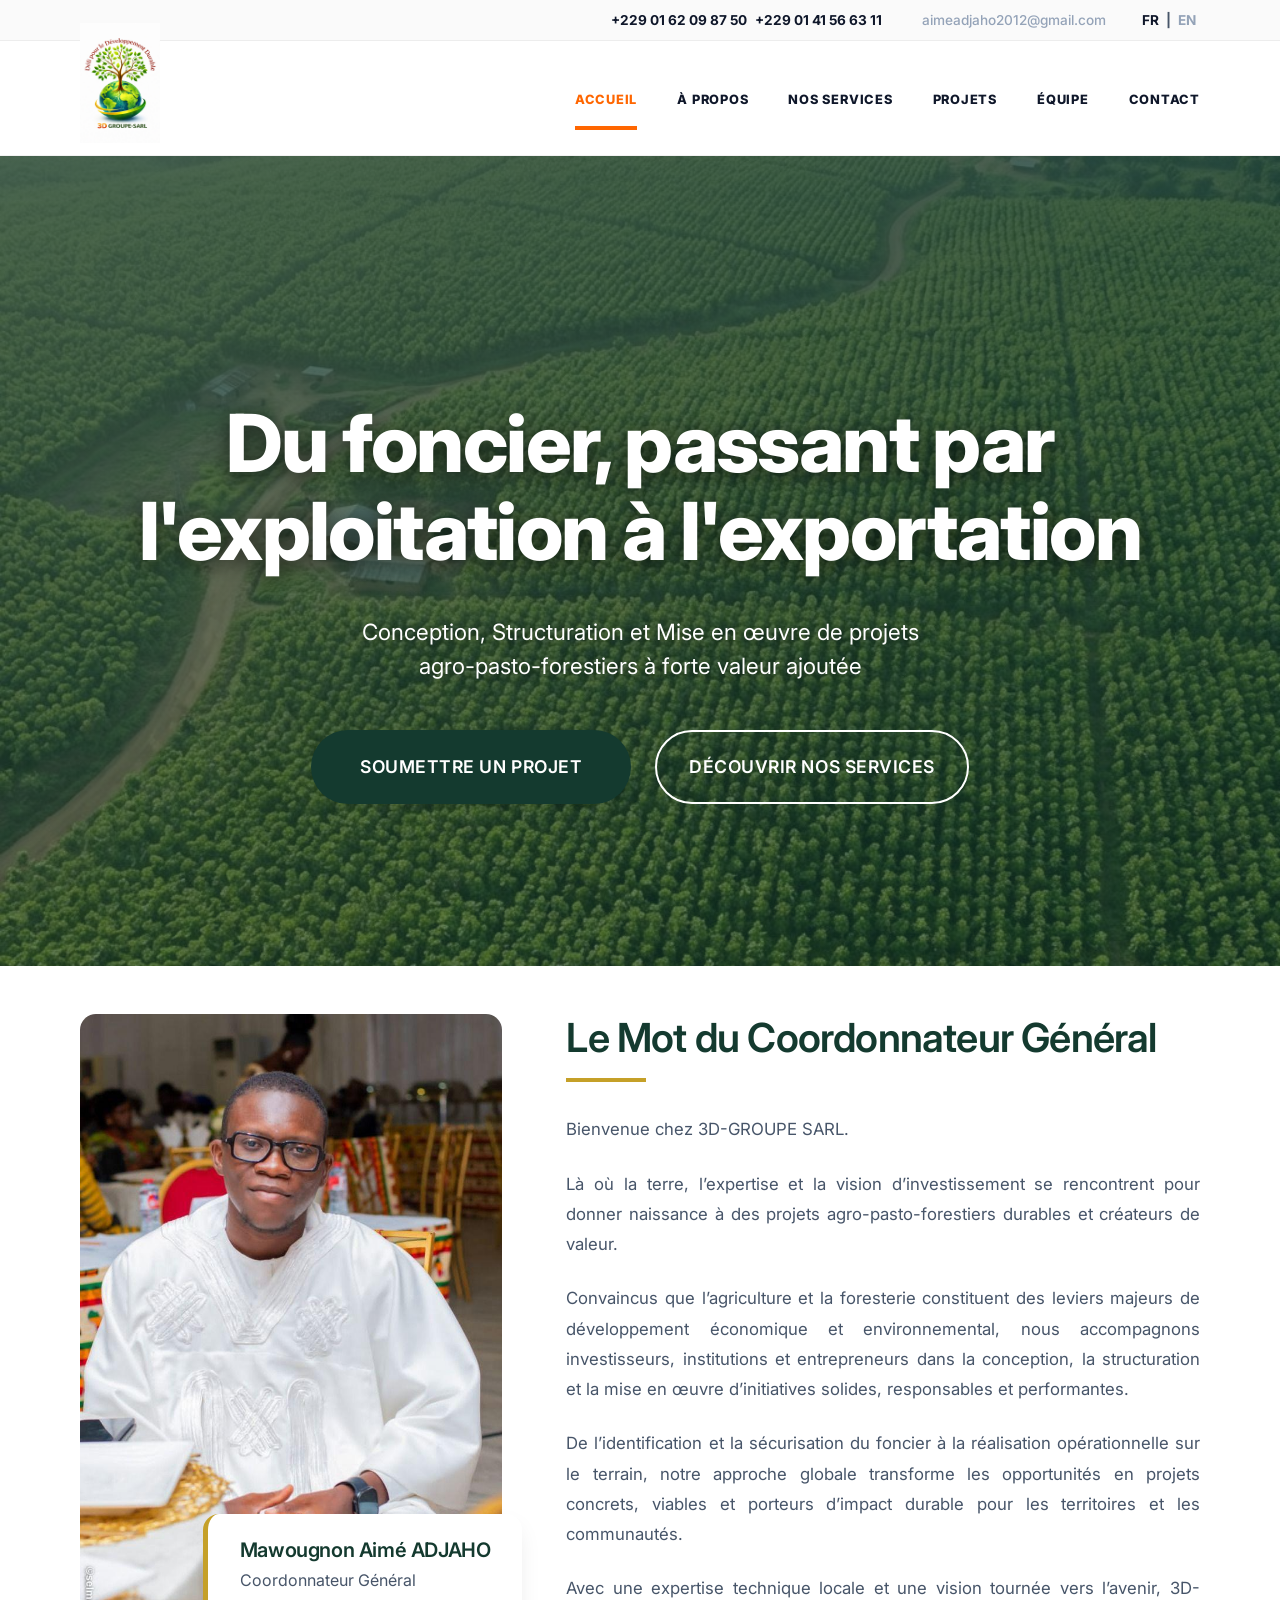
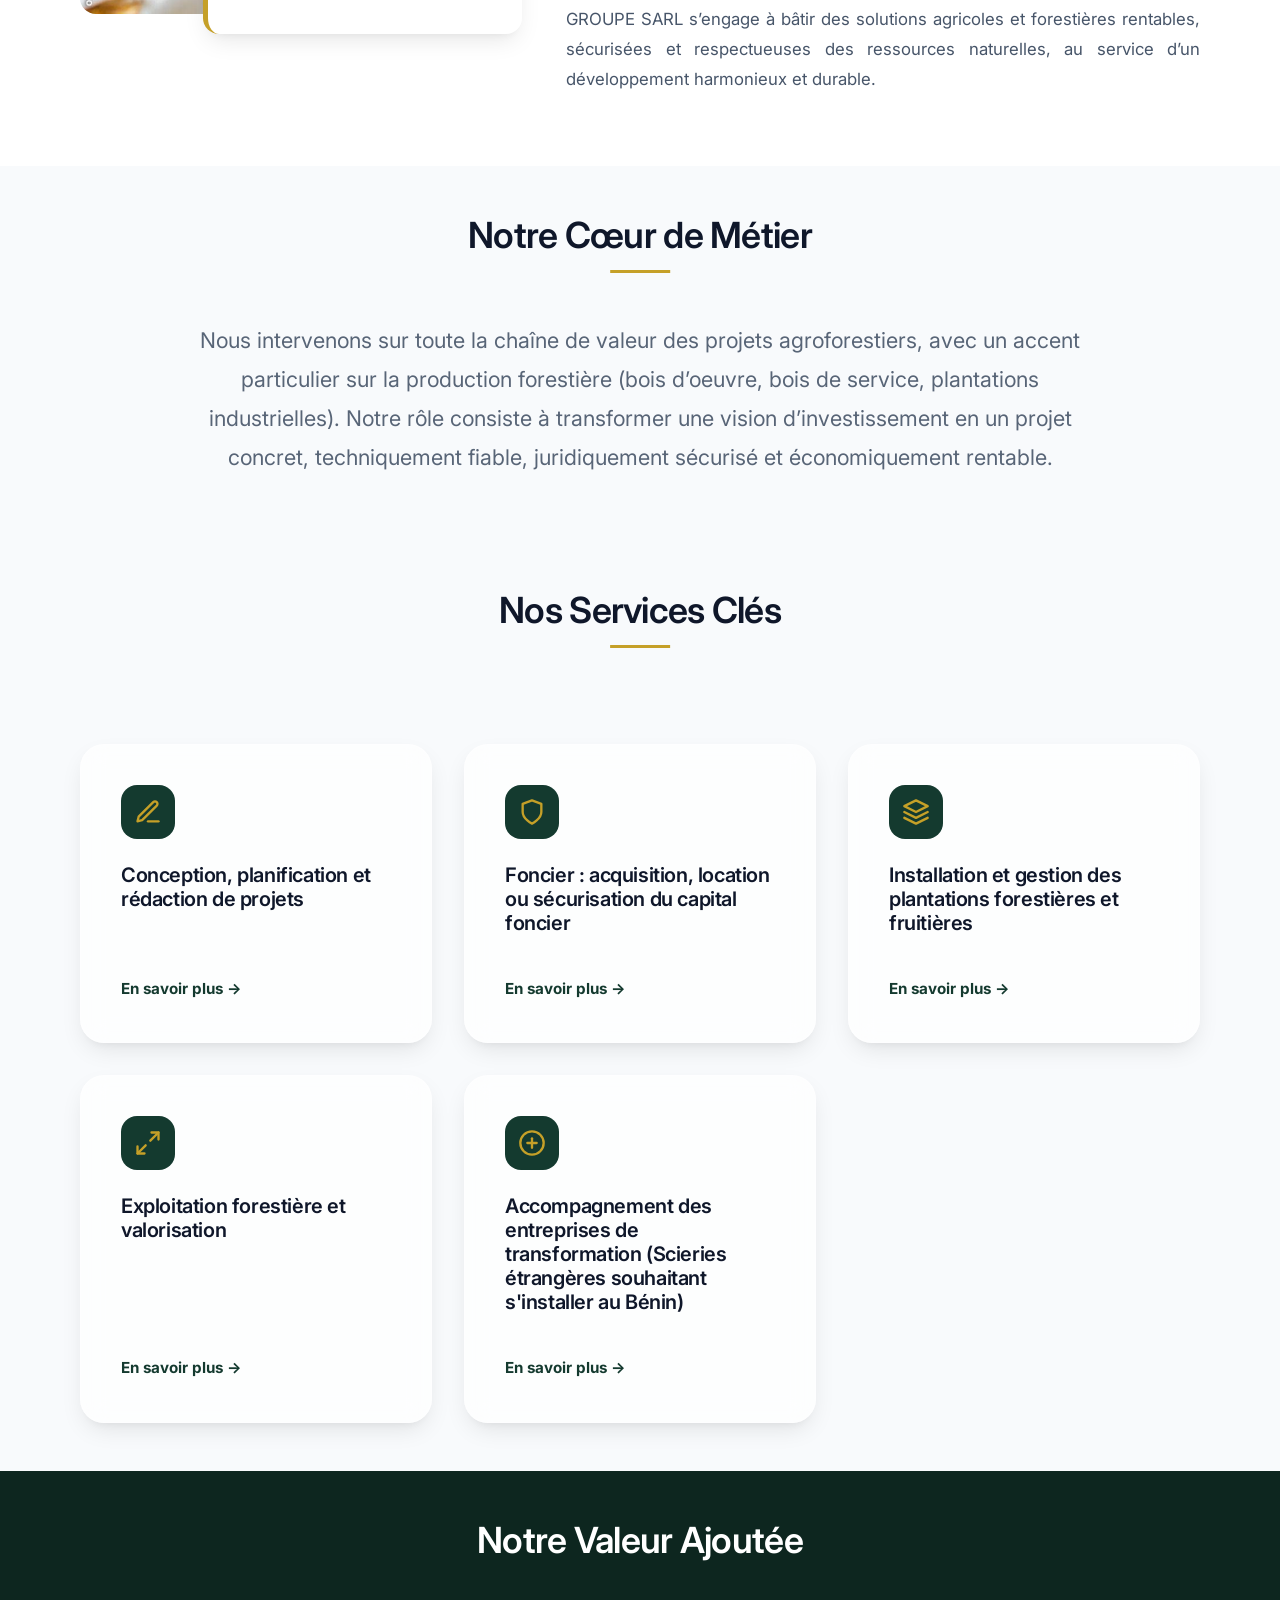
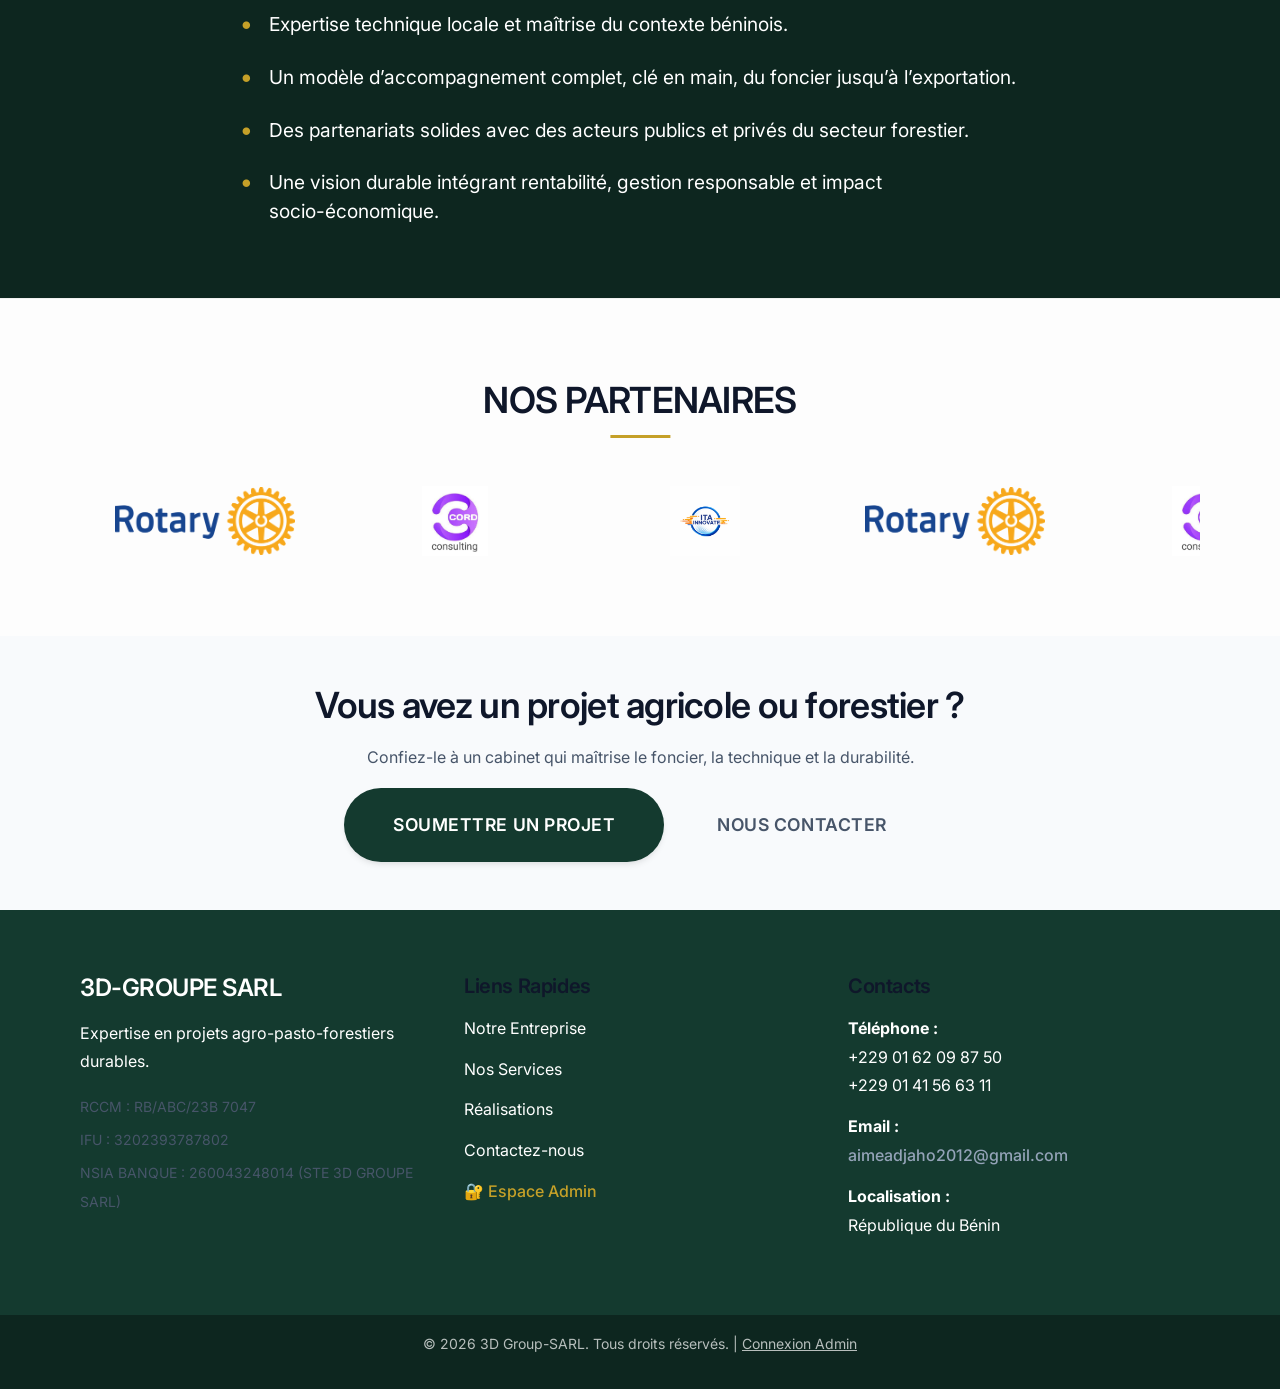
==== index.html @ 9a8bcc4f "Initial release: 3D-GROUPE SARL Website & CMS Admin Dashboard" ====
<!DOCTYPE html>
<html lang="fr">

<head>
    <meta charset="UTF-8">
    <meta name="viewport" content="width=device-width, initial-scale=1.0">
    <title>3D-GROUPE SARL | Projets Agro-Pasto-Forestiers</title>
    <meta name="description"
        content="Défi pour le Développement Durable Groupe SARL (3D-GROUPE SARL). Expert en projets agricoles et forestiers durables au Bénin.">

    <!-- CSS -->
    <link rel="stylesheet" href="assets/css/variables.css">
    <link rel="stylesheet" href="assets/css/style.css?v=2.4">

    <!-- Favicon (Placeholder) -->
    <!-- <link rel="icon" href="assets/images/favicon.ico"> -->
</head>

<body>

    <!-- Header -->
    <header class="site-header">
        <div class="header-top">
            <div class="container top-container">
                <div class="contact-info">
                    <div class="info-item phone-numbers">
                        <span class="info-text phone-item">+229 01 62 09 87 50</span>
                        <span class="info-text phone-item">+229 01 41 56 63 11</span>
                    </div>
                    <div class="info-item">
                        <span class="info-text email-item">aimeadjaho2012@gmail.com</span>
                    </div>
                </div>
                <div class="header-extra">
                    <div class="lang-selector">
                        <a href="index.html" class="lang-link active">FR</a> | <a href="en/index.html"
                            class="lang-link">EN</a>
                    </div>
                </div>
            </div>
        </div>
        <div class="header-main">
            <div class="container header-container">
                <!-- Branding Section -->
                <div class="header-branding">
                    <div class="logo-box">
                        <a href="index.html">
                            <img src="assets/images/logo.png" alt="3D-GROUPE SARL" class="logo-img">
                        </a>
                    </div>
                </div>

                <!-- Mobile Toggle -->
                <button class="mobile-menu-toggle" aria-label="Toggle Menu">
                    <span></span>
                    <span></span>
                    <span></span>
                </button>

                <!-- Navigation -->
                <nav class="main-nav">
                    <ul class="nav-list">
                        <li><a href="index.html" class="nav-link active">Accueil</a></li>
                        <li><a href="about.html" class="nav-link">À Propos</a></li>
                        <li><a href="services.html" class="nav-link">Nos Services</a></li>
                        <li><a href="projects.html" class="nav-link">Projets</a></li>
                        <li><a href="team.html" class="nav-link">Équipe</a></li>
                        <li><a href="contact.html" class="nav-link">Contact</a></li>
                    </ul>
                </nav>
            </div>
        </div>
    </header>

    <main>
        <!-- SECTION 1 – HERO IMMERSIF -->
        <section class="hero-section">
            <div class="hero-overlay"></div>
            <div class="container hero-container animate-fade-in">
                <h1>Du foncier, passant par<br> l'exploitation à l'exportation</h1>
                <p class="hero-subtitle">
                    Conception, Structuration et Mise en œuvre de projets<br> agro-pasto-forestiers à forte valeur
                    ajoutée
                </p>
                <div class="hero-buttons">
                    <a href="contact.html" class="btn btn-primary btn-lg">Soumettre un projet</a>
                    <a href="services.html" class="btn btn-outline-white btn-lg">Découvrir nos services</a>
                </div>
            </div>
        </section>

        <!-- SECTION 2 – LE MOT DU COORDONNATEUR -->
        <section class="section coordinator-section">
            <div class="container">
                <div class="coordinator-grid">
                    <div class="coordinator-image-col reveal-right">
                        <div class="coordinator-img-wrapper">
                            <img src="assets/images/coordinator.jpg" alt="Mawougnon Aimé ADJAHO"
                                class="coordinator-photo">
                            <div class="coordinator-name-card reveal-up delay-1">
                                <h3>Mawougnon Aimé ADJAHO</h3>
                                <p>Coordonnateur Général</p>
                            </div>
                        </div>
                    </div>
                    <div class="coordinator-content-col reveal-up">
                        <h2 class="section-title-modern">Le Mot du Coordonnateur Général</h2>
                        <div class="coordinator-text">
                            <p class="welcome-text">Bienvenue chez 3D-GROUPE SARL.</p>
                            <p>
                                Là où la terre, l’expertise et la vision d’investissement se rencontrent pour donner
                                naissance à des projets agro-pasto-forestiers durables et créateurs de valeur.
                            </p>
                            <p>
                                Convaincus que l’agriculture et la foresterie constituent des leviers majeurs de
                                développement économique et environnemental, nous accompagnons investisseurs,
                                institutions et entrepreneurs dans la conception, la structuration et la mise en œuvre
                                d’initiatives solides, responsables et performantes.
                            </p>
                            <p>
                                De l’identification et la sécurisation du foncier à la réalisation opérationnelle sur le
                                terrain, notre approche globale transforme les opportunités en projets concrets, viables
                                et porteurs d’impact durable pour les territoires et les communautés.
                            </p>
                            <p>
                                Avec une expertise technique locale et une vision tournée vers l’avenir, 3D-GROUPE SARL
                                s’engage à bâtir des solutions agricoles et forestières rentables, sécurisées et
                                respectueuses des ressources naturelles, au service d’un développement harmonieux et
                                durable.
                            </p>
                        </div>
                    </div>
                </div>
            </div>
        </section>

        <!-- SECTION 3 – NOTRE CŒUR DE MÉTIER -->
        <section class="section core-business-section bg-light">
            <div class="container">
                <h2 class="section-title text-center">Notre Cœur de Métier</h2>
                <div class="text-center" style="max-width: 900px; margin: 0 auto;">
                    <p class="core-business-text"
                        style="font-size: 1.35rem; line-height: 1.8; color: var(--color-text-light); opacity: 0.9;">
                        Nous intervenons sur toute la chaîne de valeur des projets agroforestiers, avec un accent
                        particulier sur la production forestière (bois d’oeuvre, bois de service, plantations
                        industrielles). Notre rôle consiste à transformer une vision d’investissement en un projet
                        concret, techniquement fiable, juridiquement sécurisé et économiquement rentable.
                    </p>
                </div>
            </div>
        </section>

        <!-- SECTION 4 – NOS SERVICES CLÉS (CARDS) -->
        <section class="section services-cards-section">
            <div class="container">
                <h2 class="section-title text-center">Nos Services Clés</h2>
                <div class="homepage-bento-grid">
                    <!-- Service 1 -->
                    <div class="glass-card-premium reveal-up">
                        <div class="card-icon">
                            <svg width="24" height="24" viewBox="0 0 24 24" fill="none" stroke="currentColor"
                                stroke-width="2" stroke-linecap="round" stroke-linejoin="round">
                                <path d="M12 20h9" />
                                <path d="M16.5 3.5a2.121 2.121 0 0 1 3 3L7 19l-4 1 1-4L16.5 3.5z" />
                            </svg>
                        </div>
                        <h4>Conception, planification et rédaction de projets</h4>
                        <a href="services.html" class="card-link">En savoir plus →</a>
                    </div>

                    <!-- Service 2 -->
                    <div class="glass-card-premium reveal-up delay-1">
                        <div class="card-icon">
                            <svg width="24" height="24" viewBox="0 0 24 24" fill="none" stroke="currentColor"
                                stroke-width="2" stroke-linecap="round" stroke-linejoin="round">
                                <path d="M12 22s8-4 8-10V5l-8-3-8 3v7c0 6 8 10 8 10z" />
                            </svg>
                        </div>
                        <h4>Foncier : acquisition, location ou sécurisation du capital foncier</h4>
                        <a href="services.html" class="card-link">En savoir plus →</a>
                    </div>

                    <!-- Service 3 -->
                    <div class="glass-card-premium reveal-up delay-2">
                        <div class="card-icon">
                            <svg width="24" height="24" viewBox="0 0 24 24" fill="none" stroke="currentColor"
                                stroke-width="2" stroke-linecap="round" stroke-linejoin="round">
                                <path d="M12 2L2 7l10 5 10-5-10-5z" />
                                <path d="M2 17l10 5 10-5" />
                                <path d="M2 12l10 5 10-5" />
                            </svg>
                        </div>
                        <h4>Installation et gestion des plantations forestières et fruitières</h4>
                        <a href="services.html" class="card-link">En savoir plus →</a>
                    </div>

                    <!-- Service 4 -->
                    <div class="glass-card-premium reveal-up">
                        <div class="card-icon">
                            <svg width="24" height="24" viewBox="0 0 24 24" fill="none" stroke="currentColor"
                                stroke-width="2" stroke-linecap="round" stroke-linejoin="round">
                                <path d="M15 3h6v6" />
                                <path d="M9 21H3v-6" />
                                <path d="M21 3l-7 7" />
                                <path d="M3 21l7-7" />
                            </svg>
                        </div>
                        <h4>Exploitation forestière et valorisation</h4>
                        <a href="services.html" class="card-link">En savoir plus →</a>
                    </div>

                    <!-- Service 5 -->
                    <div class="glass-card-premium reveal-up delay-1">
                        <div class="card-icon">
                            <svg width="24" height="24" viewBox="0 0 24 24" fill="none" stroke="currentColor"
                                stroke-width="2" stroke-linecap="round" stroke-linejoin="round">
                                <circle cx="12" cy="12" r="10" />
                                <path d="M12 8v8" />
                                <path d="M8 12h8" />
                            </svg>
                        </div>
                        <h4>Accompagnement des entreprises de transformation (Scieries étrangères souhaitant s'installer
                            au Bénin)</h4>
                        <a href="services.html" class="card-link">En savoir plus →</a>
                    </div>
                </div>
            </div>
        </section>

        <!-- SECTION 5 – NOTRE VALEUR AJOUTÉE -->
        <section class="section value-added-section bg-primary-dark text-white">
            <div class="container text-center">
                <h2 class="text-white text-center" style="margin-bottom: 3rem;">Notre Valeur Ajoutée</h2>
                <div style="max-width: 800px; margin: 0 auto;">
                    <ul class="value-list" style="list-style: none; padding: 0; text-align: left;">
                        <li style="margin-bottom: 1.5rem; display: flex; align-items: start;">
                            <span
                                style="color: var(--color-accent); margin-right: 1rem; font-size: 1.5rem; line-height: 1.2;">•</span>
                            <span style="font-size: 1.2rem; line-height: 1.5;">Expertise technique locale et maîtrise du
                                contexte béninois.</span>
                        </li>
                        <li style="margin-bottom: 1.5rem; display: flex; align-items: start;">
                            <span
                                style="color: var(--color-accent); margin-right: 1rem; font-size: 1.5rem; line-height: 1.2;">•</span>
                            <span style="font-size: 1.2rem; line-height: 1.5;">Un modèle d’accompagnement complet, clé
                                en main, du foncier jusqu’à l’exportation.</span>
                        </li>
                        <li style="margin-bottom: 1.5rem; display: flex; align-items: start;">
                            <span
                                style="color: var(--color-accent); margin-right: 1rem; font-size: 1.5rem; line-height: 1.2;">•</span>
                            <span style="font-size: 1.2rem; line-height: 1.5;">Des partenariats solides avec des acteurs
                                publics et privés du secteur forestier.</span>
                        </li>
                        <li style="margin-bottom: 1.5rem; display: flex; align-items: start;">
                            <span
                                style="color: var(--color-accent); margin-right: 1rem; font-size: 1.5rem; line-height: 1.2;">•</span>
                            <span style="font-size: 1.2rem; line-height: 1.5;">Une vision durable intégrant rentabilité,
                                gestion responsable et impact socio-économique.</span>
                        </li>
                    </ul>
                </div>
            </div>
        </section>

        <!-- SECTION 6 – NOS PARTENAIRES -->
        <section class="partners-section reveal-up">
            <div class="container">
                <h2 class="section-title text-center" style="margin-bottom: 3rem;">NOS PARTENAIRES</h2>
                <div class="partners-slider">
                    <div class="partners-track">
                        <div class="partner-logo">
                            <img src="assets/images/Logo_Rotary.svg.png" alt="Rotary">
                        </div>
                        <div class="partner-logo">
                            <img src="assets/images/LOGO CORD CONSULTING.jpg" alt="Cord Consulting">
                        </div>
                        <div class="partner-logo">
                            <img src="assets/images/LOGO ITA INNOVATE.png" alt="ITA Innovate">
                        </div>
                        <!-- Duplicated for loop -->
                        <div class="partner-logo">
                            <img src="assets/images/Logo_Rotary.svg.png" alt="Rotary">
                        </div>
                        <div class="partner-logo">
                            <img src="assets/images/LOGO CORD CONSULTING.jpg" alt="Cord Consulting">
                        </div>
                        <div class="partner-logo">
                            <img src="assets/images/LOGO ITA INNOVATE.png" alt="ITA Innovate">
                        </div>
                    </div>
                </div>
            </div>
        </section>

        <!-- SECTION 7 – APPEL À L’ACTION FINAL -->
        <section class="section cta-final-section">
            <div class="container text-center">
                <h2>Vous avez un projet agricole ou forestier ?</h2>
                <p>Confiez-le à un cabinet qui maîtrise le foncier, la technique et la durabilité.</p>
                <div class="cta-buttons-center sticky-cta">
                    <a href="contact.html" class="btn btn-primary btn-lg shadow-lift">Soumettre un projet</a>
                    <a href="contact.html" class="btn btn-outline-primary btn-lg">Nous contacter</a>
                </div>
            </div>
        </section>
    </main>

    <!-- Footer -->
    <footer class="site-footer">
        <div class="container footer-grid">
            <div class="footer-col">
                <h3 class="footer-logo">3D-GROUPE SARL</h3>
                <p>Expertise en projets agro-pasto-forestiers durables.</p>
                <div class="legal-info">
                    <p><small>RCCM : RB/ABC/23B 7047</small></p>
                    <p><small>IFU : 3202393787802</small></p>
                    <p><small>NSIA BANQUE : 260043248014 (STE 3D GROUPE SARL)</small></p>
                </div>
            </div>

            <div class="footer-col">
                <h4>Liens Rapides</h4>
                <ul class="footer-links">
                    <li><a href="about.html">Notre Entreprise</a></li>
                    <li><a href="services.html">Nos Services</a></li>
                    <li><a href="projects.html">Réalisations</a></li>
                    <li><a href="contact.html">Contactez-nous</a></li>
                    <li><a href="admin.html" style="color: var(--color-accent, #f59e0b); font-weight: 500;">🔐 Espace Admin</a></li>
                </ul>
            </div>

            <div class="footer-col">
                <h4>Contacts</h4>
                <ul class="contact-list">
                    <li>
                        <strong>Téléphone :</strong><br>
                        <a href="tel:+2290162098750" class="phone-item">+229 01 62 09 87 50</a><br>
                        <a href="tel:+2290141566311" class="phone-item">+229 01 41 56 63 11</a>
                    </li>
                    <li>
                        <strong>Email :</strong><br>
                        <a href="mailto:aimeadjaho2012@gmail.com" class="email-item">aimeadjaho2012@gmail.com</a>
                    </li>
                    <li>
                        <strong>Localisation :</strong><br>
                        République du Bénin
                    </li>
                </ul>
            </div>
        </div>
        <div class="footer-bottom text-center">
            <p>&copy; 2026 3D Group-SARL. Tous droits réservés. | <a href="admin.html" style="color: inherit; text-decoration: underline;">Connexion Admin</a></p>
        </div>
    </footer>

    <!-- JS -->
    <script src="assets/js/store.js"></script>
    <script src="assets/js/main.js"></script>
</body>

</html>
---- assets/css/variables.css ----
:root {
    /* --- Colors --- */
    /* Primary Brand Colors - Refined for "Premium" depth */
    --color-primary: #143A2F;
    /* Deeper, richer green */
    --color-primary-dark: #0D261F;
    --color-primary-light: #1E5645;

    /* Secondary & Accent - Sophisticated Gold & Pure White */
    --color-secondary: #FFFFFF;
    --color-accent: #C5A028;
    /* Slightly deeper, more "metallic" gold */
    --color-accent-light: #E5C35D;
    --color-accent-dark: #A6851E;

    /* Neutrals & Text - Slate/Zinc inspired for modernity */
    --color-text: #0F172A;
    /* Rich Slate 900 */
    --color-text-light: #475569;
    /* Slate 600 */
    --color-text-lighter: #94A3B8;
    /* Slate 400 */

    /* Backgrounds */
    --color-bg-light: #F8FAFC;
    /* Slate 50 */
    --color-bg-white: #FFFFFF;
    --color-bg-soft-green: #F0FDF4;
    --color-bg-surface: #FFFFFF;

    /* Glassmorphism Helpers */
    --glass-bg: rgba(255, 255, 255, 0.7);
    --glass-border: rgba(255, 255, 255, 0.3);
    --glass-blur: blur(12px);

    /* --- Typography --- */
    --font-heading: 'Inter', system-ui, -apple-system, sans-serif;
    --font-body: 'Inter', system-ui, -apple-system, sans-serif;
    --letter-spacing-tight: -0.02em;
    --letter-spacing-wide: 0.05em;

    /* --- Spacing System --- */
    --spacing-xs: 0.5rem;
    /* 8px */
    --spacing-sm: 1rem;
    /* 16px */
    --spacing-md: 2rem;
    /* 32px */
    --spacing-lg: 4rem;
    /* 64px */
    --spacing-xl: 8rem;
    /* 128px */
    --spacing-section: 6rem;

    /* --- Border Radius --- */
    --radius-sm: 8px;
    --radius-md: 16px;
    --radius-lg: 24px;
    --radius-full: 9999px;

    /* --- Premium Shadows (Layered for organic feel) --- */
    --shadow-sm: 0 1px 2px rgba(0, 0, 0, 0.05);
    --shadow-md: 0 4px 6px -1px rgba(0, 0, 0, 0.08), 0 2px 4px -1px rgba(0, 0, 0, 0.04);
    --shadow-lg: 0 10px 25px -5px rgba(0, 0, 0, 0.1), 0 8px 10px -6px rgba(0, 0, 0, 0.05);
    --shadow-xl: 0 25px 50px -12px rgba(0, 0, 0, 0.15);
    --shadow-accent: 0 10px 20px -5px rgba(197, 160, 40, 0.3);

    /* --- Transitions --- */
    --transition-fast: transform 0.2s cubic-bezier(0.4, 0, 0.2, 1), opacity 0.2s cubic-bezier(0.4, 0, 0.2, 1), background-color 0.2s cubic-bezier(0.4, 0, 0.2, 1), color 0.2s cubic-bezier(0.4, 0, 0.2, 1), border-color 0.2s cubic-bezier(0.4, 0, 0.2, 1), box-shadow 0.2s cubic-bezier(0.4, 0, 0.2, 1);
    --transition-base: transform 0.4s cubic-bezier(0.4, 0, 0.2, 1), opacity 0.4s cubic-bezier(0.4, 0, 0.2, 1), background-color 0.4s cubic-bezier(0.4, 0, 0.2, 1), color 0.4s cubic-bezier(0.4, 0, 0.2, 1), border-color 0.4s cubic-bezier(0.4, 0, 0.2, 1), box-shadow 0.4s cubic-bezier(0.4, 0, 0.2, 1);
    --transition-smooth: transform 0.6s cubic-bezier(0.4, 0, 0.2, 1), opacity 0.6s cubic-bezier(0.4, 0, 0.2, 1), background-color 0.6s cubic-bezier(0.4, 0, 0.2, 1), color 0.6s cubic-bezier(0.4, 0, 0.2, 1), border-color 0.6s cubic-bezier(0.4, 0, 0.2, 1), box-shadow 0.6s cubic-bezier(0.4, 0, 0.2, 1);
}
---- assets/css/style.css ----
/* Google Fonts Import */
@import url('https://fonts.googleapis.com/css2?family=Inter:wght@300;400;500;600;700;800;900&display=swap');

/* Reset & Base */
*,
*::before,
*::after {
    box-sizing: border-box;
    margin: 0;
    padding: 0;
}

body {
    font-family: var(--font-body);
    color: var(--color-text-light);
    line-height: 1.8;
    background-color: var(--color-bg-light);
    display: flex;
    flex-direction: column;
    min-height: 100vh;
    -webkit-font-smoothing: antialiased;
    -moz-osx-font-smoothing: grayscale;
    overflow-x: hidden;
}

main {
    flex: 1;
}

img {
    max-width: 100%;
    display: block;
}

a {
    text-decoration: none;
    color: inherit;
    transition: var(--transition-base);
}

ul {
    list-style: none;
}

/* Typography */
h1,
h2,
h3,
h4,
h5,
h6 {
    font-family: var(--font-heading);
    color: var(--color-text);
    line-height: 1.2;
    margin-bottom: var(--spacing-sm);
    letter-spacing: var(--letter-spacing-tight);
    font-weight: 700;
}

h1 {
    font-size: 3rem;
    font-weight: 700;
}

h2 {
    font-size: 2.25rem;
    font-weight: 600;
}

h3 {
    font-size: 1.5rem;
    font-weight: 600;
}

h4 {
    font-size: 1.25rem;
    font-weight: 600;
}

p {
    margin-bottom: var(--spacing-sm);
}

small {
    font-size: 0.875rem;
    color: var(--color-text-light);
}

/* Utility Classes */
.container {
    width: 90%;
    max-width: 1200px;
    margin: 0 auto;
    padding: 0 var(--spacing-sm);
}

.section {
    padding: 3rem 0;
}

.text-center {
    text-align: center;
}

.text-primary {
    color: var(--color-primary);
}

.text-accent {
    color: var(--color-accent);
}

.text-white {
    color: white;
}

/* Background Utility Classes */
.bg-primary {
    background-color: var(--color-primary);
}

.bg-primary-dark {
    background-color: var(--color-primary-dark);
}

.bg-accent {
    background-color: var(--color-accent);
}

/* Buttons */
.btn {
    display: inline-flex;
    align-items: center;
    justify-content: center;
    padding: 1rem 2.5rem;
    border-radius: var(--radius-full);
    font-weight: 600;
    cursor: pointer;
    transition: var(--transition-base);
    border: 1.5px solid transparent;
    letter-spacing: 0.03em;
    font-size: 0.95rem;
    text-transform: uppercase;
    position: relative;
    overflow: hidden;
    z-index: 1;
}

.btn-primary {
    background-color: var(--color-primary);
    color: white;
    box-shadow: var(--shadow-md);
}

.btn-primary:hover {
    background-color: var(--color-primary-dark);
    transform: translateY(-3px) scale(1.02);
    box-shadow: 0 15px 30px -10px rgba(20, 58, 47, 0.4);
}

.btn-secondary {
    background-color: white;
    border-color: var(--color-primary);
    color: var(--color-primary);
    box-shadow: var(--shadow-sm);
}

.btn-secondary:hover {
    background-color: var(--color-primary);
    color: white;
    transform: translateY(-3px);
    box-shadow: var(--shadow-md);
}

.btn-accent {
    background-color: var(--color-accent);
    color: var(--color-primary);
    box-shadow: var(--shadow-accent);
}

.btn-accent:hover {
    background-color: var(--color-accent-dark);
    color: white;
    transform: translateY(-2px);
}

.btn-lg {
    padding: 1.25rem 3rem;
    font-size: 1.1rem;
}

/* Header & Nav REDESIGN */
.site-header {
    background-color: var(--color-bg-white);
    position: sticky;
    top: 0;
    width: 100%;
    z-index: 1000;
    border-bottom: 1px solid rgba(0, 0, 0, 0.05);
    transition: var(--transition-base);
}

/* Header Top bar */
.header-top {
    border-bottom: 1px solid rgba(0, 0, 0, 0.05);
    padding: 0.5rem 0;
    background-color: #fafafa;
}

.top-container {
    display: flex;
    justify-content: flex-end;
    align-items: center;
    gap: 2rem;
}

.contact-info {
    display: flex;
    gap: 2.5rem;
    align-items: center;
}

.info-item {
    display: flex;
    align-items: center;
    gap: 0.5rem;
}

.info-text {
    font-size: 0.85rem;
    font-weight: 700;
    color: var(--color-text);
}

.email-item {
    color: var(--color-text-lighter);
    font-weight: 500;
}

.header-extra {
    display: flex;
    align-items: center;
    gap: 1.5rem;
}

.lang-selector {
    font-size: 0.85rem;
    font-weight: 700;
}

.lang-link {
    color: var(--color-text-lighter);
    padding: 2px 4px;
    transition: color 0.3s ease;
}

.lang-link.active,
.lang-link:hover {
    color: var(--color-text);
}

/* Header Main section */
.header-main {
    padding: 0.75rem 0;
}

.header-container {
    display: flex;
    justify-content: space-between;
    align-items: center;
    gap: 2rem;
    position: relative;
    /* Context for centered logo */
}

/* Branding Section */
.header-branding {
    display: flex;
    align-items: center;
    flex-shrink: 0;

    /* Overlap the Divider ("Posé entre le trait") */
    position: relative;
    top: -30px;
    /* Shift up to sit on the line */
    margin-bottom: -30px;
    /* optional: keep flow tight */
    z-index: 20;
}

.logo-box {
    background: transparent;
    padding: 0;
    border-radius: 0;
    box-shadow: none;
    transition: var(--transition-base);
}

@keyframes floatLogo {

    0%,
    100% {
        transform: translateY(0);
    }

    50% {
        transform: translateY(-5px);
    }
}

.logo-img {
    height: 120px;
    width: auto;
    display: block;
    transition: height 0.3s ease;
    animation: floatLogo 3s ease-in-out infinite;
    /* Positioning interpretation: Center vertically */
    margin-top: auto;
    margin-bottom: auto;
}

.site-header.scrolled .logo-img {
    height: 60px;
}

/* Header Transition Fix */
.header-top {
    transition: max-height 0.4s cubic-bezier(0.4, 0, 0.2, 1), opacity 0.4s cubic-bezier(0.4, 0, 0.2, 1), padding 0.4s cubic-bezier(0.4, 0, 0.2, 1);
    max-height: 50px;
    /* Arbitrary large enough height */
    overflow: hidden;
    opacity: 1;
}

.site-header.scrolled .header-top {
    max-height: 0;
    padding: 0;
    opacity: 0;
    border-bottom: 0px solid rgba(0, 0, 0, 0.05);
    /* Also transition border */
}

/* Main Navigation */
.main-nav {
    display: flex;
    justify-content: flex-end;
    align-items: center;
    flex: 1;
}

.nav-list {
    display: flex;
    gap: 2.5rem;
    align-items: center;
}

.nav-link {
    font-weight: 800;
    font-size: 0.8rem;
    color: var(--color-text);
    position: relative;
    padding: 0.5rem 0;
    text-transform: uppercase;
    letter-spacing: 0.06em;
    transition: color 0.3s ease;
    white-space: nowrap;
}

.nav-link::after {
    content: '';
    position: absolute;
    bottom: -15px;
    left: 0;
    width: 0;
    height: 4px;
    background-color: #ff6600;
    transition: width 0.3s ease;
}

.nav-link:hover {
    color: #ff6600;
}

.nav-link:hover::after,
.nav-link.active::after {
    width: 100%;
}

.nav-link.active {
    color: #ff6600;
}

/* Mobile Toggle */
.mobile-menu-toggle {
    display: none;
    background: none;
    border: none;
    cursor: pointer;
    padding: 0.5rem;
    flex-direction: column;
    gap: 6px;
}

.mobile-menu-toggle span {
    display: block;
    width: 28px;
    height: 2px;
    background-color: var(--color-primary);
    transition: var(--transition-base);
}

/* Footer Section */
.site-footer {
    background-color: var(--color-primary);
    color: white;
    padding-top: var(--spacing-lg);
}

.footer-grid {
    display: grid;
    grid-template-columns: repeat(auto-fit, minmax(250px, 1fr));
    gap: var(--spacing-md);
    padding-bottom: var(--spacing-lg);
}

.footer-logo {
    color: white;
    margin-bottom: var(--spacing-sm);
}

.footer-links li,
.contact-list li {
    margin-bottom: 0.75rem;
}

.footer-links a:hover,
.contact-list a:hover {
    color: var(--color-accent);
    padding-left: 5px;
}

.footer-bottom {
    background-color: var(--color-primary-dark);
    padding: var(--spacing-sm) 0;
    font-size: 0.875rem;
    color: rgba(255, 255, 255, 0.7);
}

.legal-info p {
    margin-bottom: 0.25rem;
    color: rgba(255, 255, 255, 0.8);
}

/* Hero Section (Legacy) */
.hero {
    position: relative;
    height: 90vh;
    display: flex;
    align-items: center;
    justify-content: center;
    background: linear-gradient(rgba(20, 50, 40, 0.7), rgba(20, 50, 40, 0.6)), url('../images/hero-bg.jpg');
    background-size: cover;
    background-position: center;
    color: white;
    text-align: center;
    padding-top: 100px;
}

.hero-primary {
    background-color: var(--color-primary-dark);
}

.hero-content {
    max-width: 800px;
    padding: 2rem;
}

.hero h1 {
    color: white;
    font-size: 3.5rem;
    margin-bottom: 1.5rem;
}

.hero-lead {
    font-size: 1.35rem;
    margin-bottom: 2.5rem;
    opacity: 0.9;
}

.hero-actions {
    display: flex;
    gap: 1rem;
    justify-content: center;
}

.lead-text {
    font-size: 1.125rem;
    max-width: 800px;
    margin: 0 auto 3rem auto;
    color: var(--color-text-light);
}

.services-grid {
    display: grid;
    grid-template-columns: repeat(auto-fit, minmax(300px, 1fr));
    gap: 2rem;
    margin-top: 2rem;
}

.service-card {
    background: var(--color-bg-surface);
    padding: 2.5rem;
    border-radius: var(--radius-md);
    box-shadow: var(--shadow-sm);
    transition: var(--transition-base);
    border: 1px solid var(--color-border);
    display: flex;
    flex-direction: column;
    justify-content: space-between;
    height: 100%;
    position: relative;
    overflow: hidden;
}

.service-card::before {
    content: '';
    position: absolute;
    top: 0;
    left: 0;
    width: 100%;
    height: 4px;
    background: var(--color-primary);
    transform: scaleX(0);
    transform-origin: left;
    transition: transform 0.3s ease;
}

.service-card:hover {
    transform: translateY(-8px);
    box-shadow: var(--shadow-xl);
    border-color: transparent;
}

.service-card:hover::before {
    transform: scaleX(1);
}

.service-icon {
    font-size: 2.5rem;
    margin-bottom: 1rem;
}

.link-arrow {
    display: inline-block;
    margin-top: 1rem;
    color: var(--color-primary);
    font-weight: 600;
}

.link-arrow:hover {
    color: var(--color-accent);
}

.bg-light {
    background-color: var(--color-bg-light);
}

.split-layout {
    display: grid;
    grid-template-columns: 1fr 1fr;
    gap: 4rem;
    align-items: center;
}

.check-list li {
    margin-bottom: 1.5rem;
    padding-left: 2rem;
    position: relative;
}

.check-list li::before {
    content: '✓';
    position: absolute;
    left: 0;
    top: 0;
    color: var(--color-primary);
    font-weight: bold;
    font-size: 1.25rem;
}

.check-list strong {
    display: block;
    color: var(--color-primary);
    margin-bottom: 0.25rem;
}

.cta-section {
    padding: 5rem 0;
}

.cta-buttons {
    margin-top: 2rem;
    display: flex;
    justify-content: center;
    gap: 1rem;
}

.page-top-spacer {
    padding-top: 220px !important;
}

@media (max-width: 991px) {
    .main-nav {
        display: none;
        position: absolute;
        top: 100%;
        left: 0;
        width: 100%;
        background: white;
        padding: 2rem;
        box-shadow: var(--shadow-lg);
        border-top: 1px solid rgba(0, 0, 0, 0.05);
    }

    .main-nav.active {
        display: block;
    }

    .nav-list {
        flex-direction: column;
        gap: 1.5rem;
        align-items: center;
    }

    .header-cta {
        display: none;
    }

    .mobile-menu-toggle {
        display: flex;
        z-index: 50;
    }

    .logo-img {
        height: 60px;
    }

    .header-branding {
        width: auto;
        justify-content: flex-start;
        pointer-events: auto;
        top: 0;
        margin-bottom: 0;
    }
}

@media (max-width: 768px) {
    .top-container {
        flex-direction: column-reverse;
        /* Put language selector on top */
        gap: 0.5rem;
        padding: 0.8rem 0;
    }

    .contact-info {
        display: flex;
        /* Show contact info */
        flex-direction: column;
        gap: 0.5rem;
        align-items: center;
        width: 100%;
    }

    .phone-numbers {
        display: flex;
        flex-direction: row;
        /* Keep phone numbers side by side or stack? User screenshot shows them side by side in desktop, but let's stack for better mobile fit if needed. Re-checking user request: "sélecteur de langue au dessus des autres informations". */
        gap: 1rem;
        flex-wrap: wrap;
        justify-content: center;
    }

    .info-item {
        justify-content: center;
        width: 100%;
    }

    .header-extra {
        margin-top: 0;
    }

    .hero-section {
        padding-top: 150px;
    }

    .hero-container h1 {
        font-size: 2.5rem;
    }

    .hero-buttons {
        flex-direction: column;
    }

    .split-layout {
        grid-template-columns: 1fr;
        gap: 2rem;
    }

    /* Global Grid & Bento Overrides */
    .grid-3,
    .grid-2,
    .core-business-grid,
    .services-grid,
    .projects-grid {
        grid-template-columns: 1fr !important;
        gap: 2rem;
    }

    .bento-grid {
        grid-template-columns: 1fr !important;
        padding: 2rem 0;
    }

    .bento-lg,
    .bento-wide {
        grid-column: span 1 !important;
    }

    /* Methodology Stepper Mobile */
    .methodology-stepper {
        flex-direction: column;
        padding: 2rem 0;
        gap: 3rem;
    }

    .step-item {
        max-width: 100%;
        width: 100%;
    }

    .step-spacer {
        display: none;
    }

    /* Typography Adjustments */
    .premium-title {
        font-size: 2.5rem !important;
    }

    .premium-lead {
        font-size: 1.1rem !important;
    }

    .cta-buttons {
        flex-direction: column;
    }

    .container {
        width: 92%;
        padding: 0 1rem;
    }
}

/* =========================================
   HOMEPAGE REDESIGN STYLES
   ========================================= */

.hero-section {
    position: relative;
    min-height: 90vh;
    background: url('../images/hero-drone.png') no-repeat center center/cover;
    display: flex;
    align-items: center;
    justify-content: center;
    color: white;
    text-align: center;
    margin-top: 0;
    padding-top: 80px;
    padding-bottom: 0;
}

.hero-overlay {
    position: absolute;
    top: 0;
    left: 0;
    width: 100%;
    height: 100%;
    background: linear-gradient(rgba(20, 58, 47, 0.75), rgba(20, 58, 47, 0.6));
    z-index: 1;
}

.hero-container {
    position: relative;
    z-index: 2;
    max-width: 1300px;
    width: 95%;
}

.hero-container h1 {
    font-size: clamp(2.8rem, 8vw, 5rem);
    font-weight: 800;
    margin-bottom: 2.5rem;
    line-height: 1.1;
    color: white;
    text-shadow: 0 4px 20px rgba(0, 0, 0, 0.6);
    padding: 0 1rem;
}

.hero-subtitle {
    font-size: 1.4rem;
    margin-bottom: 3rem;
    opacity: 1;
    color: white;
    text-shadow: 0 2px 8px rgba(0, 0, 0, 0.4);
    line-height: 1.5;
    max-width: 850px;
    margin-left: auto;
    margin-right: auto;
    padding: 0 1rem;
}

.hero-buttons {
    display: flex;
    gap: 1.5rem;
    justify-content: center;
    flex-wrap: wrap;
}

.btn-outline-white {
    border: 2px solid white;
    color: white;
    background: transparent;
    padding: 1rem 2rem;
    font-weight: 600;
}

.btn-outline-white:hover {
    background: white;
    color: var(--color-primary);
}

.presentation-section {
    padding: 3rem 0;
    background: white;
}

.presentation-text {
    font-size: 1.5rem;
    line-height: 1.6;
    color: var(--color-text);
    max-width: 900px;
    margin: 0 auto;
}

.core-business-section {
    padding: 3rem 0;
}

.section-title {
    margin-bottom: 3rem;
    position: relative;
    display: inline-block;
    padding-bottom: 1rem;
    left: 50%;
    transform: translateX(-50%);
}

.section-title::after {
    content: '';
    position: absolute;
    bottom: 0;
    left: 50%;
    transform: translateX(-50%);
    width: 60px;
    height: 3px;
    background-color: var(--color-accent);
}

.core-business-grid {
    display: grid;
    grid-template-columns: repeat(auto-fit, minmax(250px, 1fr));
    gap: 2rem;
    text-align: center;
}

.core-item {
    padding: 1rem;
}

.core-icon {
    font-size: 3rem;
    margin-bottom: 1rem;
    display: block;
}

.coordinator-section {
    padding-top: 3rem;
    padding-bottom: 3rem;
    background-color: white;
}

.coordinator-grid {
    display: grid;
    grid-template-columns: 0.8fr 1.2fr;
    gap: 4rem;
    align-items: flex-start;
}

.coordinator-text p {
    text-align: justify;
    line-height: 1.8;
    margin-bottom: 1.5rem;
    font-size: 1.05rem;
}

.coordinator-img-wrapper {
    position: relative;
    border-radius: var(--radius-md);
    overflow: visible;
    margin-bottom: 2rem;
}

.coordinator-photo {
    width: 100%;
    border-radius: var(--radius-md);
}

/* PROJECTS PAGES STYLES */
.projects-grid {
    display: grid;
    grid-template-columns: repeat(auto-fill, minmax(300px, 1fr));
    gap: 2rem;
    margin-bottom: 3rem;
}

.project-card {
    background: white;
    border-radius: 12px;
    overflow: hidden;
    box-shadow: var(--shadow-md);
    transition: transform 0.3s ease, box-shadow 0.3s ease;
}

.project-card:hover {
    transform: translateY(-5px);
    box-shadow: var(--shadow-lg);
}

.project-image {
    width: 100%;
    height: 250px;
    overflow: hidden;
}

.project-image img {
    width: 100%;
    height: 100%;
    object-fit: cover;
}

.project-content {
    padding: 1.5rem;
}

.project-tag {
    display: inline-block;
    padding: 0.25rem 0.75rem;
    background: var(--color-bg-light);
    color: var(--color-primary);
    border-radius: 20px;
    font-size: 0.8rem;
    font-weight: 600;
    margin-bottom: 0.75rem;
}

/* PARTENER LOGO SLIDER */
.logo-slider {
    overflow: hidden;
    padding: 2rem 0;
    background: white;
    position: relative;
}

.logo-slide-track {
    display: flex;
    gap: 4rem;
    animation: scroll 40s linear infinite;
}

@keyframes scroll {
    0% {
        transform: translateX(0);
    }

    100% {
        transform: translateX(-50%);
    }
}

.logo-slide {
    flex-shrink: 0;
    width: 150px;
}

.logo-slide img {
    width: 100%;
    filter: grayscale(1);
    opacity: 0.5;
    transition: all 0.3s ease;
}

.logo-slide img:hover {
    filter: grayscale(0);
    opacity: 1;
}

/* Animations */
[data-reveal] {
    opacity: 0;
    transform: translateY(20px);
    transition: all 0.6s ease-out;
}

[data-reveal].revealed {
    opacity: 1;
    transform: translateY(0);
}

/* =========================================
   PREMIUM & INNOVATIVE GLOBAL STYLES
   ========================================= */

.premium-layout {
    background-color: var(--color-bg-light);
    overflow-x: hidden;
}

.services-hero {
    position: relative;
    padding: 8rem 0 6rem;
    color: white;
    overflow: hidden;
}

.premium-title {
    font-size: clamp(3.5rem, 8vw, 5.5rem);
    font-weight: 800;
    line-height: 1.1;
    margin-bottom: 2rem;
    letter-spacing: var(--letter-spacing-tight);
    color: white;
    text-shadow: 0 4px 15px rgba(0, 0, 0, 0.5);
}

.premium-lead {
    font-size: clamp(1.3rem, 3.5vw, 1.8rem);
    max-width: 900px;
    margin: 0 auto 4rem;
    opacity: 1;
    color: white;
    text-shadow: 0 2px 10px rgba(0, 0, 0, 0.4);
    line-height: 1.6;
}

/* Glassmorphism Cards */
.glass-card,
.glass-card-premium {
    background: var(--glass-bg);
    backdrop-filter: var(--glass-blur);
    border: 1px solid var(--glass-border);
    border-radius: var(--radius-lg);
    box-shadow: var(--shadow-lg);
    transition: var(--transition-base);
    padding: 2.5rem;
    display: flex;
    flex-direction: column;
    gap: 1.5rem;
}

.glass-card:hover,
.glass-card-premium:hover {
    transform: translateY(-5px);
    box-shadow: var(--shadow-xl);
    border-color: var(--color-accent);
}

.card-icon {
    width: 54px;
    height: 54px;
    background: var(--color-primary);
    color: var(--color-accent);
    display: flex;
    align-items: center;
    justify-content: center;
    border-radius: var(--radius-md);
}

.card-icon svg {
    width: 28px;
    height: 28px;
}

.card-content h3 {
    font-size: 1.5rem;
    margin-bottom: 0.75rem;
    color: var(--color-primary-dark);
}

/* Bento Grids */
.bento-grid {
    display: grid;
    grid-template-columns: repeat(3, 1fr);
    gap: 2rem;
    padding: 4rem 0;
}

.bento-lg {
    grid-column: span 2;
}

.homepage-bento-grid {
    display: grid;
    grid-template-columns: repeat(auto-fit, minmax(300px, 1fr));
    gap: 2rem;
    margin-top: 3rem;
}

.bento-wide {
    grid-column: 1 / -1;
}

/* Container Utilities */
.container-narrow {
    max-width: 900px;
    margin-left: auto;
    margin-right: auto;
    width: 90%;
}

/* Grid Utilities */
.grid-3 {
    display: grid;
    grid-template-columns: repeat(auto-fit, minmax(300px, 1fr));
    gap: 2rem;
}

/* Segmented Control / Tabs */
.segmented-control {
    display: inline-flex;
    background: rgba(255, 255, 255, 0.1);
    backdrop-filter: blur(10px);
    padding: 0.5rem;
    border-radius: var(--radius-full);
    border: 1px solid rgba(255, 255, 255, 0.1);
    margin-top: 2rem;
}

.segment-btn {
    padding: 0.75rem 2rem;
    border: none;
    background: transparent;
    color: white;
    border-radius: var(--radius-full);
    font-weight: 600;
    cursor: pointer;
    transition: var(--transition-base);
}

.segment-btn.active {
    background: white;
    color: var(--color-primary);
    box-shadow: var(--shadow-md);
}

/* Lists and Layout Helpers */
.premium-list {
    list-style: none;
    padding: 0;
    margin-top: 1rem;
}

.premium-list li {
    position: relative;
    padding-left: 1.5rem;
    margin-bottom: 0.5rem;
    font-size: 0.95rem;
    color: #444;
}

.premium-list li::before {
    content: "→";
    position: absolute;
    left: 0;
    color: var(--color-accent);
    font-weight: bold;
}

.flex-row {
    display: flex;
    gap: 2rem;
}

.flex-col {
    flex: 1;
}

/* Methodology Stepper */
.methodology-stepper {
    padding: 6rem 0;
    display: flex;
    align-items: center;
    justify-content: space-between;
}

.step-item {
    display: flex;
    flex-direction: column;
    align-items: center;
    text-align: center;
    max-width: 200px;
}

.step-blob {
    width: 70px;
    height: 70px;
    background: var(--color-primary);
    color: var(--color-accent);
    border: 2px solid var(--color-primary);
    border-radius: 40% 60% 70% 30% / 40% 50% 60% 50%;
    display: flex;
    align-items: center;
    justify-content: center;
    font-weight: 800;
    font-size: 1.5rem;
    margin-bottom: 1.5rem;
    transition: var(--transition-base);
}

.step-item.active .step-blob {
    background: var(--color-primary);
    color: var(--color-accent);
    transform: scale(1.1);
}

/* Missing Utilities */
.premium-title {
    color: var(--color-primary);
    font-weight: 800;
    letter-spacing: -0.03em;
    text-transform: uppercase;
    /* Optional, makes it stand out */
}

/* Ensure visibility if animation fails or is missing JS trigger */
.animate-fade-in {
    animation: fadeIn 0.8s ease-out forwards;
}

@keyframes fadeIn {
    from {
        opacity: 0;
        transform: translateY(20px);
    }

    to {
        opacity: 1;
        transform: translateY(0);
    }
}

.step-spacer {
    flex: 1;
    height: 2px;
    background: var(--color-primary-light);
    opacity: 0.2;
    margin: 0 1rem;
    transform: translateY(-25px);
}

/* CTA Styles */
.premium-cta {
    padding: 8rem 0;
    background: var(--color-primary-dark);
    color: white;
}

.premium-cta h2,
.premium-cta p {
    color: white !important;
}

.cta-modern-btn {
    display: inline-block;
    margin-top: 2.5rem;
    padding: 1.25rem 3rem;
    background: var(--color-accent);
    color: var(--color-primary-dark);
    text-decoration: none;
    border-radius: var(--radius-full);
    font-weight: 700;
    transition: var(--transition-base);
}

.cta-modern-btn:hover {
    transform: translateY(-3px);
    box-shadow: var(--shadow-accent);
    background: white;
}

/* =========================================
   COMPATIBILITY & FIXES
   ========================================= */

.coordinator-name-card {
    position: absolute;
    bottom: -20px;
    right: -20px;
    background: white;
    padding: 1.5rem 2rem;
    border-radius: var(--radius-md);
    box-shadow: var(--shadow-lg);
    border-left: 5px solid var(--color-accent);
    z-index: 2;
}

.coordinator-name-card h3 {
    color: var(--color-primary);
    margin-bottom: 0.25rem;
    font-size: 1.25rem;
}

.section-title-modern {
    font-size: 2.5rem;
    color: var(--color-primary);
    margin-bottom: 2rem;
    position: relative;
}

.section-title-modern::after {
    content: '';
    display: block;
    width: 80px;
    height: 4px;
    background: var(--color-accent);
    margin-top: 1rem;
}

/* Responsive Overrides */
@media (max-width: 992px) {
    .bento-grid {
        grid-template-columns: 1fr;
    }

    .bento-lg {
        grid-column: span 1;
    }

    .flex-row {
        flex-direction: column;
    }

    .methodology-stepper {
        flex-direction: column;
        gap: 2rem;
        padding: 3rem 0;
        align-items: center;
    }

    .step-spacer {
        display: none;
        /* Hide horizontal spacers on mobile */
    }

    /* Adjust Services Text Spacing on Mobile */
    .text-center[style*="margin: 4rem"] {
        margin-top: 2rem !important;
        margin-bottom: 2rem !important;
    }

    .container-narrow {
        width: 100%;
        padding: 0 1rem;
    }
}

@media (max-width: 768px) {
    .header-branding {
        /* On mobile, usually we want the logo inside the bar, not overhanging too much */
        /* But user wants "posed". Let's keep it but maybe smaller top offset */
        top: 10px;
    }

    .logo-img {
        height: 50px;
        /* Slightly smaller logo */
    }

    .premium-title {
        font-size: 2rem;
        /* Smaller titles */
    }
}

/* Card Link Styling */
.card-link {
    display: inline-flex;
    align-items: center;
    margin-top: auto;
    color: var(--color-primary);
    font-weight: 700;
    font-size: 0.95rem;
    transition: var(--transition-base);
}

.card-link:hover {
    color: var(--color-accent);
    transform: translateX(5px);
}

/* Partners Slider - Horizontal Loop */
.partners-section {
    padding: 5rem 0;
    background: #fdfdfd;
    overflow: hidden;
    border-top: 1px solid rgba(0, 0, 0, 0.05);
}

.partners-slider {
    position: relative;
    width: 100%;
    max-width: 1200px;
    margin: 0 auto;
    overflow: hidden;
}

.partners-track {
    display: flex;
    align-items: center;
    width: max-content;
    animation: partnerScroll 20s linear infinite;
}

.partner-logo {
    flex: 0 0 250px;
    display: flex;
    justify-content: center;
    align-items: center;
    padding: 0 2rem;
}

.partner-logo img {
    max-width: 180px;
    max-height: 70px;
    object-fit: contain;
    opacity: 1;
    transition: var(--transition-base);
}

.partner-logo:hover img {
    opacity: 1;
    transform: scale(1.05);
}

@keyframes partnerScroll {
    0% {
        transform: translateX(0);
    }

    100% {
        transform: translateX(-750px);
    }
}

.partners-slider:hover .partners-track {
    animation-play-state: paused;
}

@media (max-width: 768px) {
    .partner-logo {
        flex: 0 0 180px;
    }

    @keyframes partnerScroll {
        0% {
            transform: translateX(0);
        }

        100% {
            transform: translateX(-540px);
        }
    }
}

/* =========================================
   COORDINATOR MOBILE OVERRIDES (Cascade Fix)
   ========================================= */
@media (max-width: 991px) {
    .coordinator-grid {
        display: flex !important;
        flex-direction: column !important;
        grid-template-columns: 1fr !important;
        gap: 2rem !important;
    }

    .coordinator-content-col {
        order: -1 !important;
    }

    .coordinator-image-col {
        display: flex !important;
        justify-content: center !important;
        width: 100% !important;
    }

    .coordinator-img-wrapper {
        display: flex !important;
        align-items: center !important;
        justify-content: center !important;
        gap: 1.5rem !important;
        background: white !important;
        padding: 1rem !important;
        border-radius: var(--radius-md) !important;
        box-shadow: var(--shadow-md) !important;
        width: auto !important;
        max-width: 100% !important;
        position: static !important;
        margin-bottom: 0 !important;
    }

    .coordinator-photo {
        width: 80px !important;
        height: 80px !important;
        border-radius: 50% !important;
        object-fit: cover !important;
        flex-shrink: 0 !important;
    }

    .coordinator-name-card {
        position: static !important;
        padding: 0 !important;
        box-shadow: none !important;
        border-left: none !important;
        background: transparent !important;
        text-align: left !important;
    }

    .coordinator-name-card h3 {
        margin-bottom: 0 !important;
        font-size: 1.1rem !important;
        color: var(--color-primary) !important;
    }

    .coordinator-name-card p {
        margin-bottom: 0 !important;
        font-size: 0.85rem !important;
        color: var(--color-text-light) !important;
    }
}
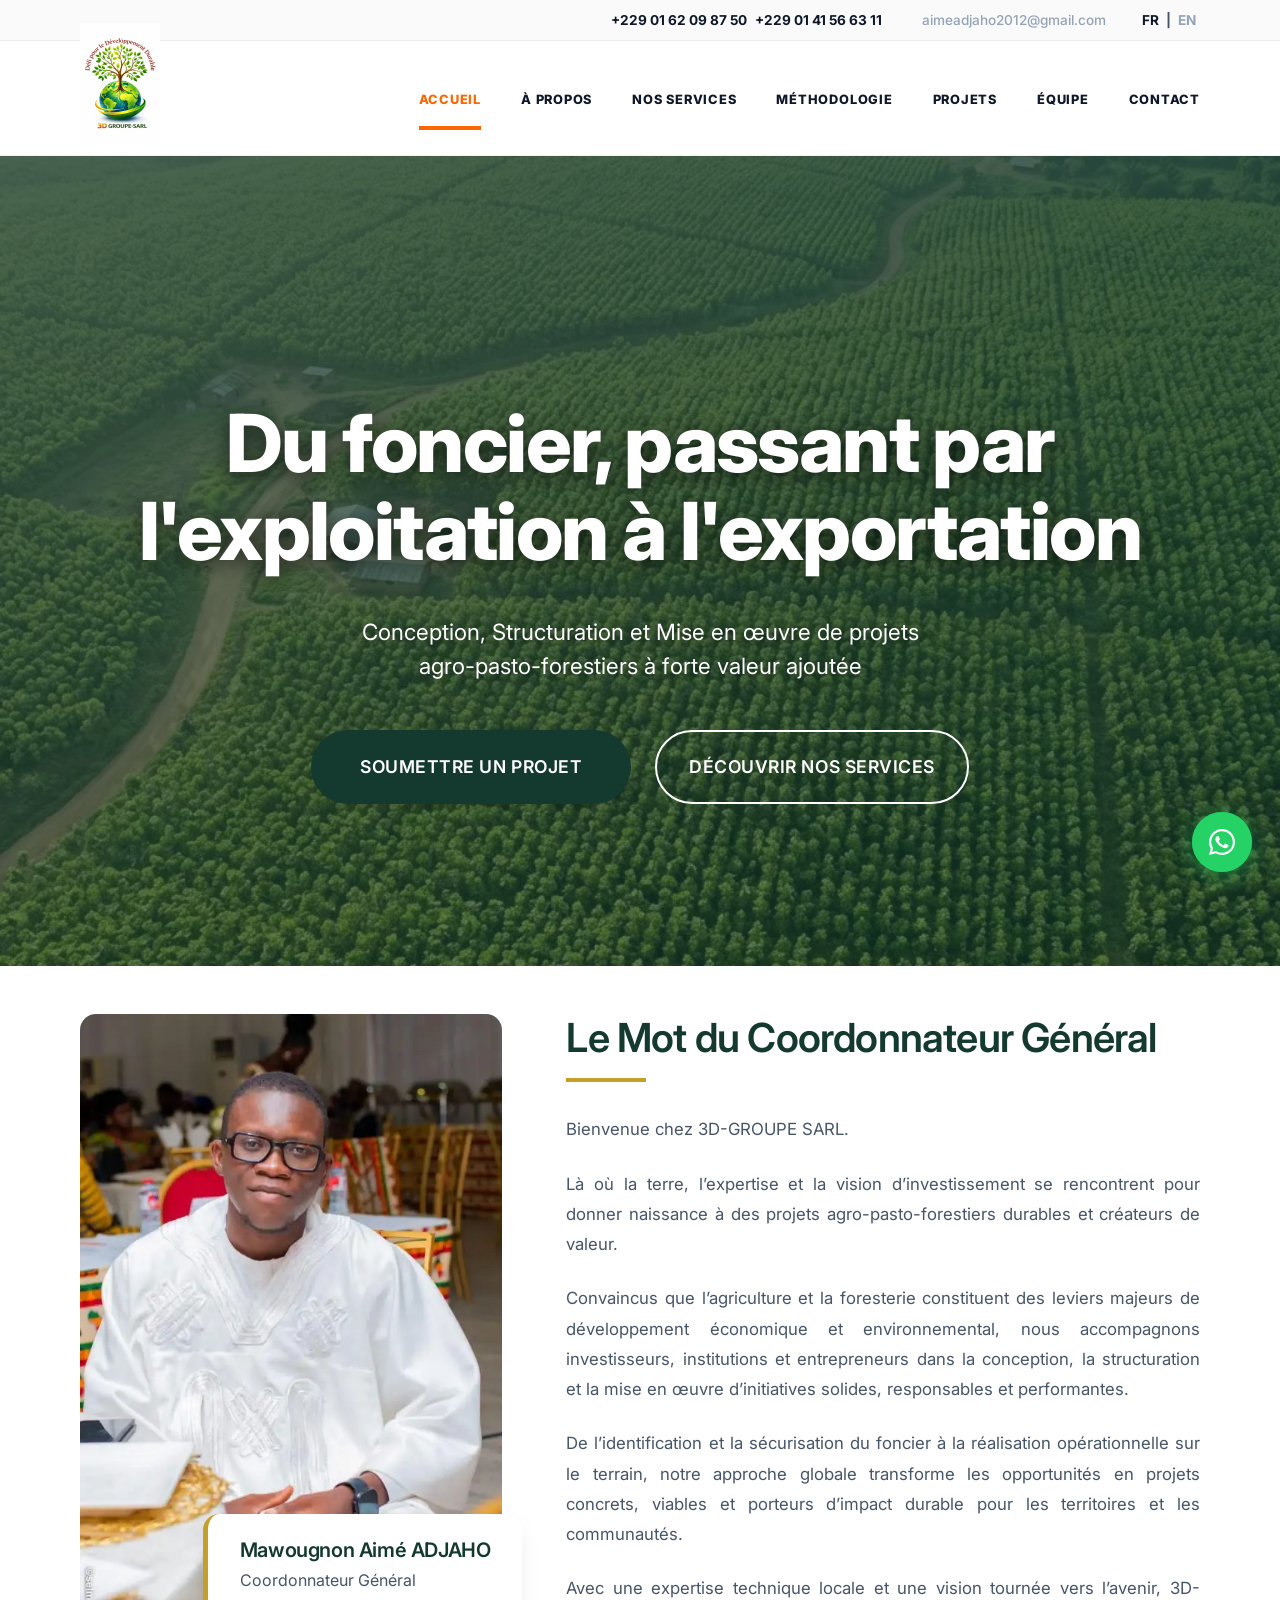
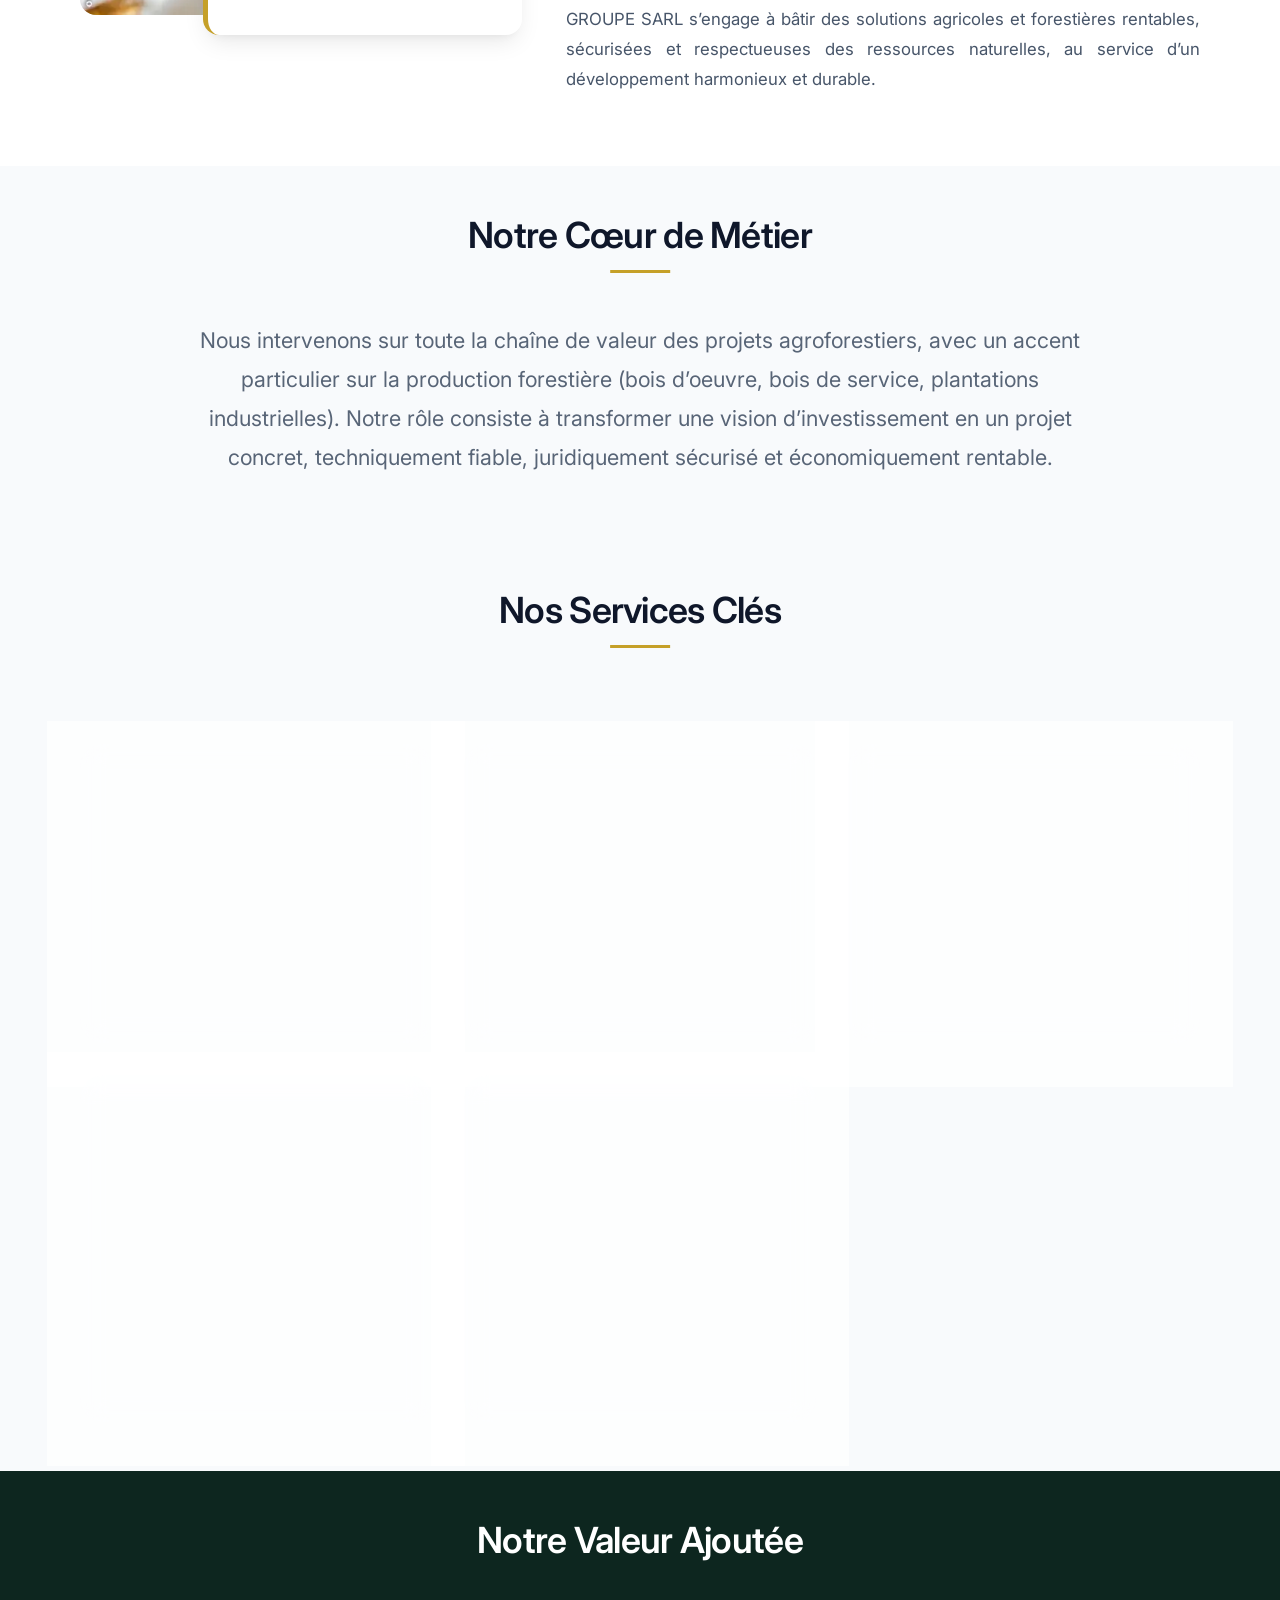
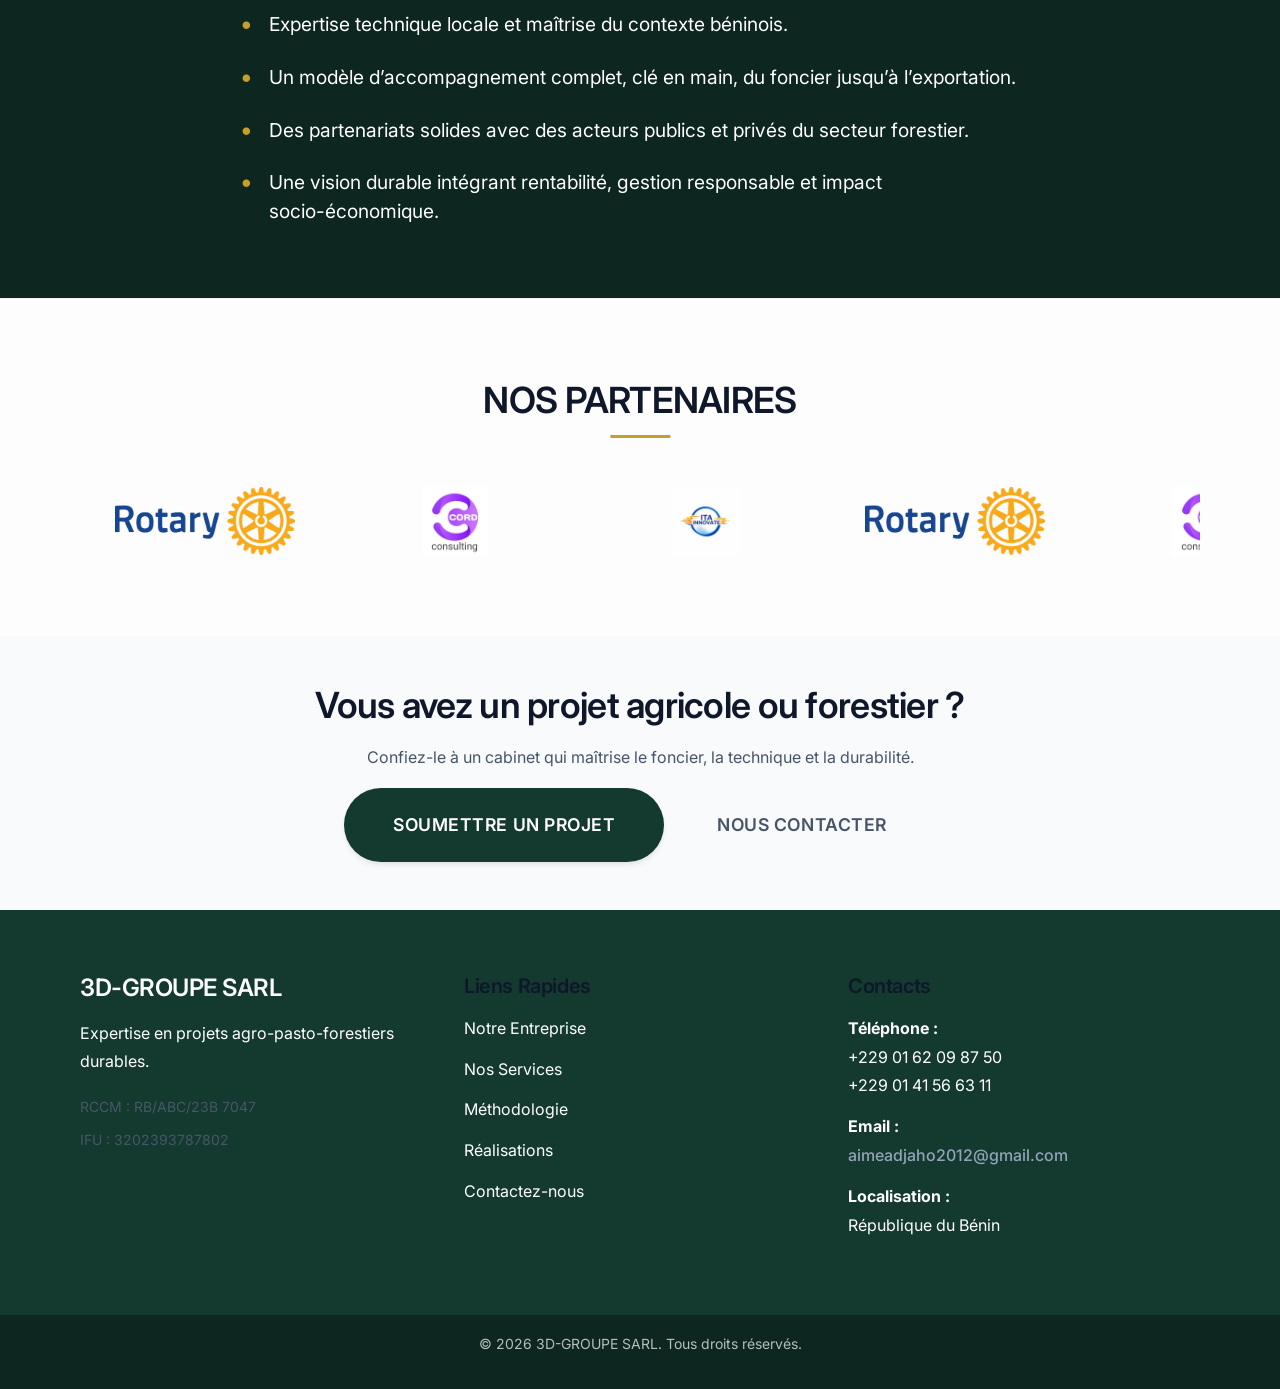
==== commit 5b451439: "feat: optimization WebP, methodology revamp, WhatsApp integration, contact form inbox & CMS page man" ====
--- a/index.html
+++ b/index.html
@@ -9,8 +9,12 @@
         content="Défi pour le Développement Durable Groupe SARL (3D-GROUPE SARL). Expert en projets agricoles et forestiers durables au Bénin.">
 
     <!-- CSS -->
-    <link rel="stylesheet" href="assets/css/variables.css">
-    <link rel="stylesheet" href="assets/css/style.css?v=2.4">
+    <link rel="preload" as="image" href="assets/images/hero-drone.webp" fetchpriority="high">
+    <link rel="preconnect" href="https://fonts.googleapis.com">
+    <link rel="preconnect" href="https://fonts.gstatic.com" crossorigin>
+    <link rel="stylesheet" href="https://fonts.googleapis.com/css2?family=Inter:wght@400;500;600;700;800&display=swap">
+    <link rel="stylesheet" href="assets/css/variables.css?v=3.1">
+    <link rel="stylesheet" href="assets/css/style.css?v=3.1">
 
     <!-- Favicon (Placeholder) -->
     <!-- <link rel="icon" href="assets/images/favicon.ico"> -->
@@ -24,11 +28,11 @@
             <div class="container top-container">
                 <div class="contact-info">
                     <div class="info-item phone-numbers">
-                        <span class="info-text phone-item">+229 01 62 09 87 50</span>
-                        <span class="info-text phone-item">+229 01 41 56 63 11</span>
+                        <a href="tel:+2290162098750" class="info-text phone-item">+229 01 62 09 87 50</a>
+                        <a href="tel:+2290141566311" class="info-text phone-item">+229 01 41 56 63 11</a>
                     </div>
                     <div class="info-item">
-                        <span class="info-text email-item">aimeadjaho2012@gmail.com</span>
+                        <a href="mailto:aimeadjaho2012@gmail.com" class="info-text email-item">aimeadjaho2012@gmail.com</a>
                     </div>
                 </div>
                 <div class="header-extra">
@@ -45,13 +49,13 @@
                 <div class="header-branding">
                     <div class="logo-box">
                         <a href="index.html">
-                            <img src="assets/images/logo.png" alt="3D-GROUPE SARL" class="logo-img">
+                            <img src="assets/images/logo.webp" alt="3D-GROUPE SARL" class="logo-img">
                         </a>
                     </div>
                 </div>
 
                 <!-- Mobile Toggle -->
-                <button class="mobile-menu-toggle" aria-label="Toggle Menu">
+                <button class="mobile-menu-toggle" aria-label="Menu" aria-expanded="false">
                     <span></span>
                     <span></span>
                     <span></span>
@@ -63,6 +67,7 @@
                         <li><a href="index.html" class="nav-link active">Accueil</a></li>
                         <li><a href="about.html" class="nav-link">À Propos</a></li>
                         <li><a href="services.html" class="nav-link">Nos Services</a></li>
+                        <li><a href="methodology.html" class="nav-link">Méthodologie</a></li>
                         <li><a href="projects.html" class="nav-link">Projets</a></li>
                         <li><a href="team.html" class="nav-link">Équipe</a></li>
                         <li><a href="contact.html" class="nav-link">Contact</a></li>
@@ -95,7 +100,7 @@
                 <div class="coordinator-grid">
                     <div class="coordinator-image-col reveal-right">
                         <div class="coordinator-img-wrapper">
-                            <img src="assets/images/coordinator.jpg" alt="Mawougnon Aimé ADJAHO"
+                            <img loading="lazy" decoding="async" src="assets/images/coordinator.webp" alt="Mawougnon Aimé ADJAHO"
                                 class="coordinator-photo">
                             <div class="coordinator-name-card reveal-up delay-1">
                                 <h3>Mawougnon Aimé ADJAHO</h3>
@@ -269,23 +274,23 @@
                 <div class="partners-slider">
                     <div class="partners-track">
                         <div class="partner-logo">
-                            <img src="assets/images/Logo_Rotary.svg.png" alt="Rotary">
-                        </div>
-                        <div class="partner-logo">
-                            <img src="assets/images/LOGO CORD CONSULTING.jpg" alt="Cord Consulting">
-                        </div>
-                        <div class="partner-logo">
-                            <img src="assets/images/LOGO ITA INNOVATE.png" alt="ITA Innovate">
+                            <img loading="lazy" decoding="async" src="assets/images/Logo_Rotary.svg.webp" alt="Rotary">
+                        </div>
+                        <div class="partner-logo">
+                            <img loading="lazy" decoding="async" src="assets/images/LOGO CORD CONSULTING.webp" alt="Cord Consulting">
+                        </div>
+                        <div class="partner-logo">
+                            <img loading="lazy" decoding="async" src="assets/images/LOGO ITA INNOVATE.webp" alt="ITA Innovate">
                         </div>
                         <!-- Duplicated for loop -->
                         <div class="partner-logo">
-                            <img src="assets/images/Logo_Rotary.svg.png" alt="Rotary">
-                        </div>
-                        <div class="partner-logo">
-                            <img src="assets/images/LOGO CORD CONSULTING.jpg" alt="Cord Consulting">
-                        </div>
-                        <div class="partner-logo">
-                            <img src="assets/images/LOGO ITA INNOVATE.png" alt="ITA Innovate">
+                            <img loading="lazy" decoding="async" src="assets/images/Logo_Rotary.svg.webp" alt="Rotary">
+                        </div>
+                        <div class="partner-logo">
+                            <img loading="lazy" decoding="async" src="assets/images/LOGO CORD CONSULTING.webp" alt="Cord Consulting">
+                        </div>
+                        <div class="partner-logo">
+                            <img loading="lazy" decoding="async" src="assets/images/LOGO ITA INNOVATE.webp" alt="ITA Innovate">
                         </div>
                     </div>
                 </div>
@@ -314,7 +319,6 @@
                 <div class="legal-info">
                     <p><small>RCCM : RB/ABC/23B 7047</small></p>
                     <p><small>IFU : 3202393787802</small></p>
-                    <p><small>NSIA BANQUE : 260043248014 (STE 3D GROUPE SARL)</small></p>
                 </div>
             </div>
 
@@ -323,9 +327,9 @@
                 <ul class="footer-links">
                     <li><a href="about.html">Notre Entreprise</a></li>
                     <li><a href="services.html">Nos Services</a></li>
+                    <li><a href="methodology.html">Méthodologie</a></li>
                     <li><a href="projects.html">Réalisations</a></li>
                     <li><a href="contact.html">Contactez-nous</a></li>
-                    <li><a href="admin.html" style="color: var(--color-accent, #f59e0b); font-weight: 500;">🔐 Espace Admin</a></li>
                 </ul>
             </div>
 
@@ -349,13 +353,13 @@
             </div>
         </div>
         <div class="footer-bottom text-center">
-            <p>&copy; 2026 3D Group-SARL. Tous droits réservés. | <a href="admin.html" style="color: inherit; text-decoration: underline;">Connexion Admin</a></p>
+            <p>&copy; <a href="admin.html" class="footer-year">2026</a> 3D-GROUPE SARL. Tous droits réservés.</p>
         </div>
     </footer>
 
     <!-- JS -->
-    <script src="assets/js/store.js"></script>
-    <script src="assets/js/main.js"></script>
+    <a href="https://wa.me/2290162098750?text=Bonjour%203D-GROUPE%20SARL%2C%20je%20souhaite%20des%20informations%20sur%20un%20projet." class="whatsapp-float" target="_blank" rel="noopener" aria-label="Discuter sur WhatsApp" title="Discuter sur WhatsApp"><svg viewBox="0 0 32 32" width="30" height="30" aria-hidden="true" fill="currentColor"><path d="M16.04 3C8.86 3 3.02 8.83 3.02 16c0 2.3.6 4.54 1.75 6.52L3 29l6.65-1.74A13 13 0 0 0 16.04 29C23.2 29 29 23.17 29 16S23.2 3 16.04 3Zm0 23.8c-1.98 0-3.92-.53-5.61-1.53l-.4-.24-3.95 1.03 1.05-3.84-.26-.4A10.76 10.76 0 0 1 5.24 16c0-5.95 4.85-10.8 10.8-10.8 5.94 0 10.77 4.85 10.77 10.8 0 5.96-4.83 10.8-10.77 10.8Zm5.92-8.08c-.32-.16-1.92-.95-2.22-1.06-.3-.11-.51-.16-.73.16-.21.32-.84 1.06-1.03 1.27-.19.22-.38.24-.7.08-.32-.16-1.37-.5-2.6-1.6-.96-.86-1.61-1.92-1.8-2.24-.19-.32-.02-.5.14-.66.15-.14.32-.38.48-.57.16-.19.21-.32.32-.54.11-.21.05-.4-.03-.56-.08-.16-.73-1.76-1-2.4-.26-.63-.53-.55-.73-.56h-.62c-.21 0-.56.08-.86.4-.3.32-1.13 1.1-1.13 2.7 0 1.58 1.16 3.12 1.32 3.33.16.22 2.28 3.48 5.52 4.88.77.33 1.37.53 1.84.68.77.25 1.48.21 2.03.13.62-.09 1.92-.78 2.19-1.54.27-.76.27-1.4.19-1.54-.08-.13-.29-.21-.61-.37Z"/></svg></a>
+    <script src="assets/js/main.js?v=3.1" defer></script>
 </body>
 
 </html>
--- a/assets/css/style.css
+++ b/assets/css/style.css
@@ -1,5 +1,4 @@
-/* Google Fonts Import */
-@import url('https://fonts.googleapis.com/css2?family=Inter:wght@300;400;500;600;700;800;900&display=swap');
+/* Google Fonts: loaded via <link> in HTML <head> for faster rendering */
 
 /* Reset & Base */
 *,
@@ -458,7 +457,7 @@
     display: flex;
     align-items: center;
     justify-content: center;
-    background: linear-gradient(rgba(20, 50, 40, 0.7), rgba(20, 50, 40, 0.6)), url('../images/hero-bg.jpg');
+    background: linear-gradient(rgba(20, 50, 40, 0.7), rgba(20, 50, 40, 0.6)), url('../images/hero-bg.webp');
     background-size: cover;
     background-position: center;
     color: white;
@@ -768,7 +767,7 @@
 .hero-section {
     position: relative;
     min-height: 90vh;
-    background: url('../images/hero-drone.png') no-repeat center center/cover;
+    background: url('../images/hero-drone.webp') no-repeat center center/cover;
     display: flex;
     align-items: center;
     justify-content: center;
@@ -1555,4 +1554,267 @@
         font-size: 0.85rem !important;
         color: var(--color-text-light) !important;
     }
-}+}
+
+/* ==========================================================================
+   WHATSAPP FLOATING BUTTON (Accessible partout)
+   ========================================================================== */
+.whatsapp-float {
+    position: fixed;
+    bottom: 28px;
+    right: 28px;
+    width: 60px;
+    height: 60px;
+    background: #25D366;
+    color: #ffffff !important;
+    border-radius: 50%;
+    display: flex;
+    align-items: center;
+    justify-content: center;
+    box-shadow: 0 4px 20px rgba(37, 211, 102, 0.45), 0 2px 8px rgba(0, 0, 0, 0.15);
+    z-index: 99999;
+    text-decoration: none;
+    transition: transform 0.3s cubic-bezier(0.34, 1.56, 0.64, 1), box-shadow 0.3s ease;
+}
+
+.whatsapp-float:hover {
+    transform: scale(1.1) translateY(-3px);
+    box-shadow: 0 8px 25px rgba(37, 211, 102, 0.6), 0 4px 12px rgba(0, 0, 0, 0.2);
+    color: #ffffff !important;
+}
+
+.whatsapp-float svg {
+    width: 32px;
+    height: 32px;
+    fill: currentColor;
+}
+
+.whatsapp-float::before {
+    content: '';
+    position: absolute;
+    width: 100%;
+    height: 100%;
+    border-radius: 50%;
+    background: #25D366;
+    opacity: 0.6;
+    animation: wa-pulse 2.2s infinite cubic-bezier(0.4, 0, 0.2, 1);
+    z-index: -1;
+}
+
+@keyframes wa-pulse {
+    0% {
+        transform: scale(1);
+        opacity: 0.6;
+    }
+    70% {
+        transform: scale(1.45);
+        opacity: 0;
+    }
+    100% {
+        transform: scale(1.5);
+        opacity: 0;
+    }
+}
+
+@media (max-width: 768px) {
+    .whatsapp-float {
+        bottom: 20px;
+        right: 20px;
+        width: 52px;
+        height: 52px;
+    }
+    .whatsapp-float svg {
+        width: 28px;
+        height: 28px;
+    }
+}
+
+/* ==========================================================================
+   DISCREET FOOTER ADMIN LINK (Sur 2026)
+   ========================================================================== */
+.footer-year {
+    color: inherit !important;
+    text-decoration: none !important;
+    cursor: default;
+    user-select: none;
+    transition: opacity 0.2s ease;
+}
+
+.footer-year:hover {
+    opacity: 0.85;
+}
+
+/* Honeypot & Status */
+.form-hp {
+    display: none !important;
+    visibility: hidden !important;
+}
+
+.form-status {
+    margin-top: 1rem;
+    font-size: 0.95rem;
+    font-weight: 500;
+    padding: 0.75rem 1rem;
+    border-radius: var(--radius-sm, 8px);
+    display: none;
+}
+
+.form-status.success {
+    display: block;
+    background: #ecfdf5;
+    color: #065f46;
+    border: 1px solid #a7f3d0;
+}
+
+.form-status.error {
+    display: block;
+    background: #fef2f2;
+    color: #991b1b;
+    border: 1px solid #fecaca;
+}
+
+/* ==========================================================================
+   MODERN METHODOLOGY PAGE STYLING
+   ========================================================================== */
+.methodology-intro-box {
+    background: #ffffff;
+    border-radius: var(--radius-lg, 20px);
+    padding: 3rem 2.5rem;
+    box-shadow: 0 10px 30px rgba(15, 23, 42, 0.05);
+    border: 1px solid rgba(226, 232, 240, 0.8);
+    margin-top: -50px;
+    position: relative;
+    z-index: 10;
+    margin-bottom: 4rem;
+}
+
+.methodology-steps-grid {
+    display: grid;
+    grid-template-columns: repeat(auto-fit, minmax(340px, 1fr));
+    gap: 2rem;
+    margin-bottom: 4rem;
+}
+
+.methodology-card {
+    background: #ffffff;
+    border-radius: var(--radius-lg, 20px);
+    padding: 2.2rem 2rem;
+    box-shadow: 0 4px 20px rgba(15, 23, 42, 0.04);
+    border: 1px solid rgba(226, 232, 240, 0.8);
+    transition: transform 0.35s cubic-bezier(0.34, 1.56, 0.64, 1), box-shadow 0.35s ease, border-color 0.35s ease;
+    display: flex;
+    flex-direction: column;
+    position: relative;
+    overflow: hidden;
+}
+
+.methodology-card::before {
+    content: '';
+    position: absolute;
+    top: 0;
+    left: 0;
+    width: 6px;
+    height: 100%;
+    background: linear-gradient(to bottom, var(--color-accent, #C5A028), var(--color-primary, #143A2F));
+    opacity: 0;
+    transition: opacity 0.3s ease;
+}
+
+.methodology-card:hover {
+    transform: translateY(-6px);
+    box-shadow: 0 16px 35px rgba(20, 58, 47, 0.1);
+    border-color: rgba(197, 160, 40, 0.4);
+}
+
+.methodology-card:hover::before {
+    opacity: 1;
+}
+
+.methodology-card-header {
+    display: flex;
+    align-items: center;
+    justify-content: space-between;
+    margin-bottom: 1.25rem;
+}
+
+.step-badge {
+    display: inline-flex;
+    align-items: center;
+    justify-content: center;
+    width: 48px;
+    height: 48px;
+    border-radius: 14px;
+    background: linear-gradient(135deg, var(--color-primary, #143A2F), #1E5645);
+    color: #ffffff;
+    font-weight: 800;
+    font-size: 1.25rem;
+    box-shadow: 0 4px 12px rgba(20, 58, 47, 0.25);
+}
+
+.step-icon-wrap {
+    font-size: 1.8rem;
+    opacity: 0.9;
+}
+
+.methodology-card h3 {
+    font-size: 1.25rem;
+    font-weight: 700;
+    color: var(--color-primary-dark, #0D261F);
+    margin-bottom: 0.75rem;
+    line-height: 1.4;
+}
+
+.methodology-card p {
+    color: var(--color-text-light, #475569);
+    font-size: 0.95rem;
+    line-height: 1.65;
+    margin-bottom: 1.25rem;
+    flex: 1;
+}
+
+.methodology-deliverables {
+    background: #F8FAFC;
+    border-radius: 12px;
+    padding: 0.85rem 1rem;
+    border-left: 3px solid var(--color-accent, #C5A028);
+}
+
+.methodology-deliverables span {
+    display: block;
+    font-size: 0.75rem;
+    text-transform: uppercase;
+    letter-spacing: 0.05em;
+    font-weight: 700;
+    color: var(--color-accent-dark, #A6851E);
+    margin-bottom: 0.25rem;
+}
+
+.methodology-deliverables p {
+    font-size: 0.85rem;
+    color: #334155;
+    margin: 0;
+    line-height: 1.4;
+}
+
+.methodology-cta-box {
+    background: linear-gradient(135deg, var(--color-primary-dark, #0D261F), var(--color-primary, #143A2F));
+    border-radius: var(--radius-lg, 24px);
+    padding: 3.5rem 2.5rem;
+    text-align: center;
+    color: #ffffff;
+    box-shadow: 0 20px 40px rgba(13, 38, 31, 0.25);
+    margin-bottom: 4rem;
+}
+
+.methodology-cta-box h2 {
+    color: #ffffff;
+    font-size: 2.2rem;
+    margin-bottom: 1rem;
+}
+
+.methodology-cta-box p {
+    color: rgba(255, 255, 255, 0.85);
+    font-size: 1.15rem;
+    max-width: 680px;
+    margin: 0 auto 2rem auto;
+}
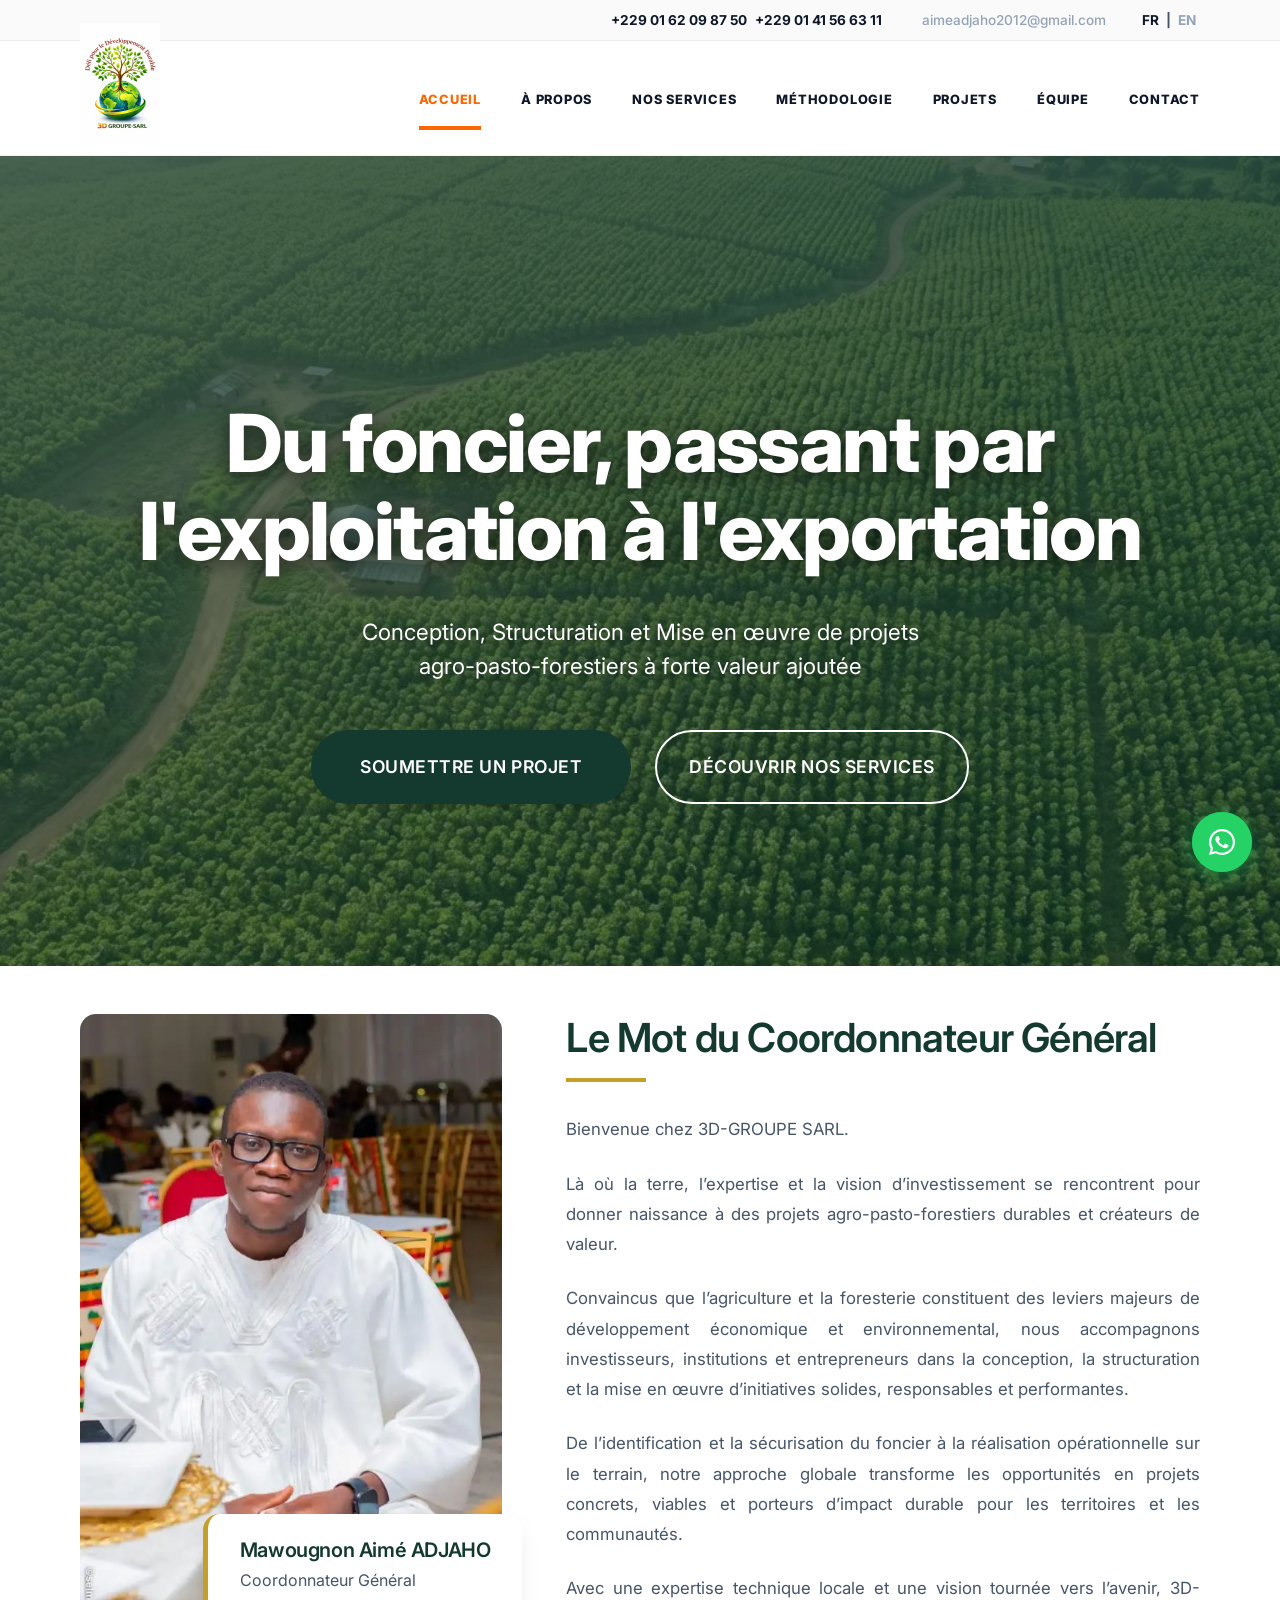
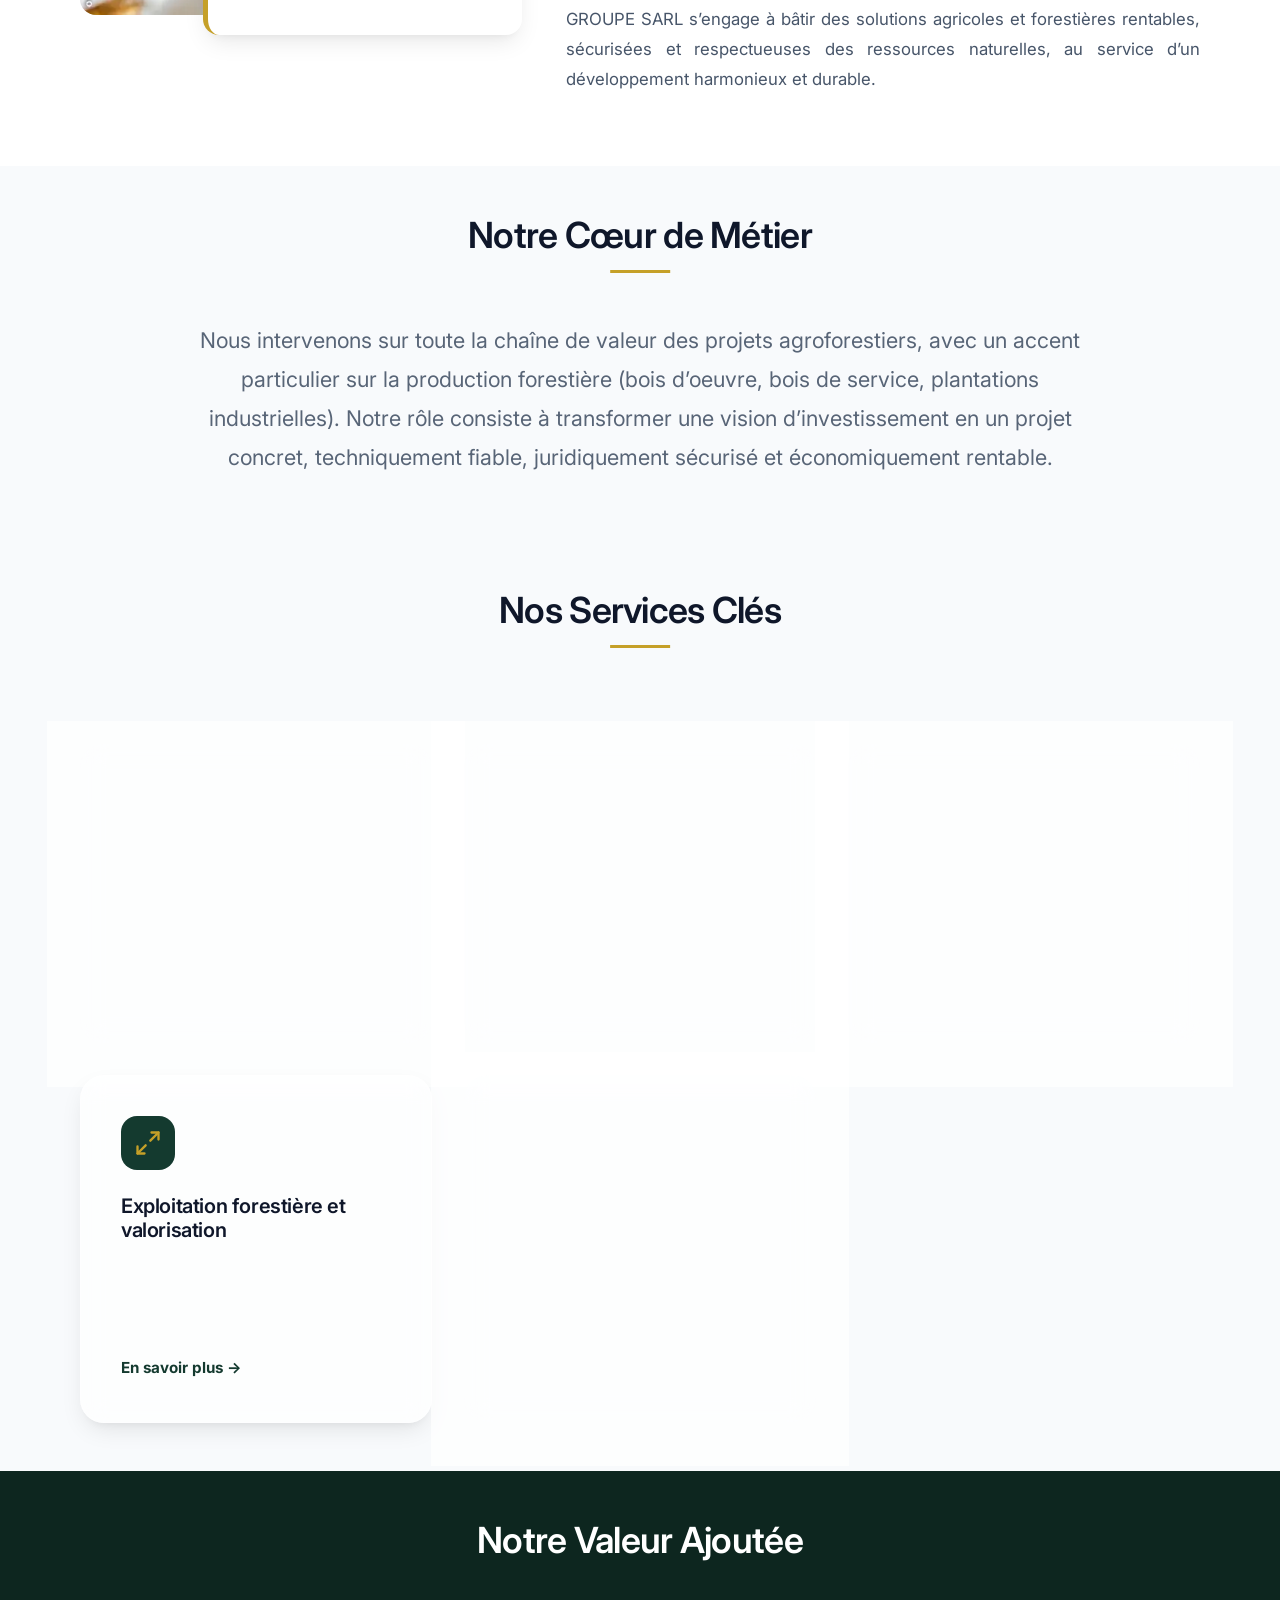
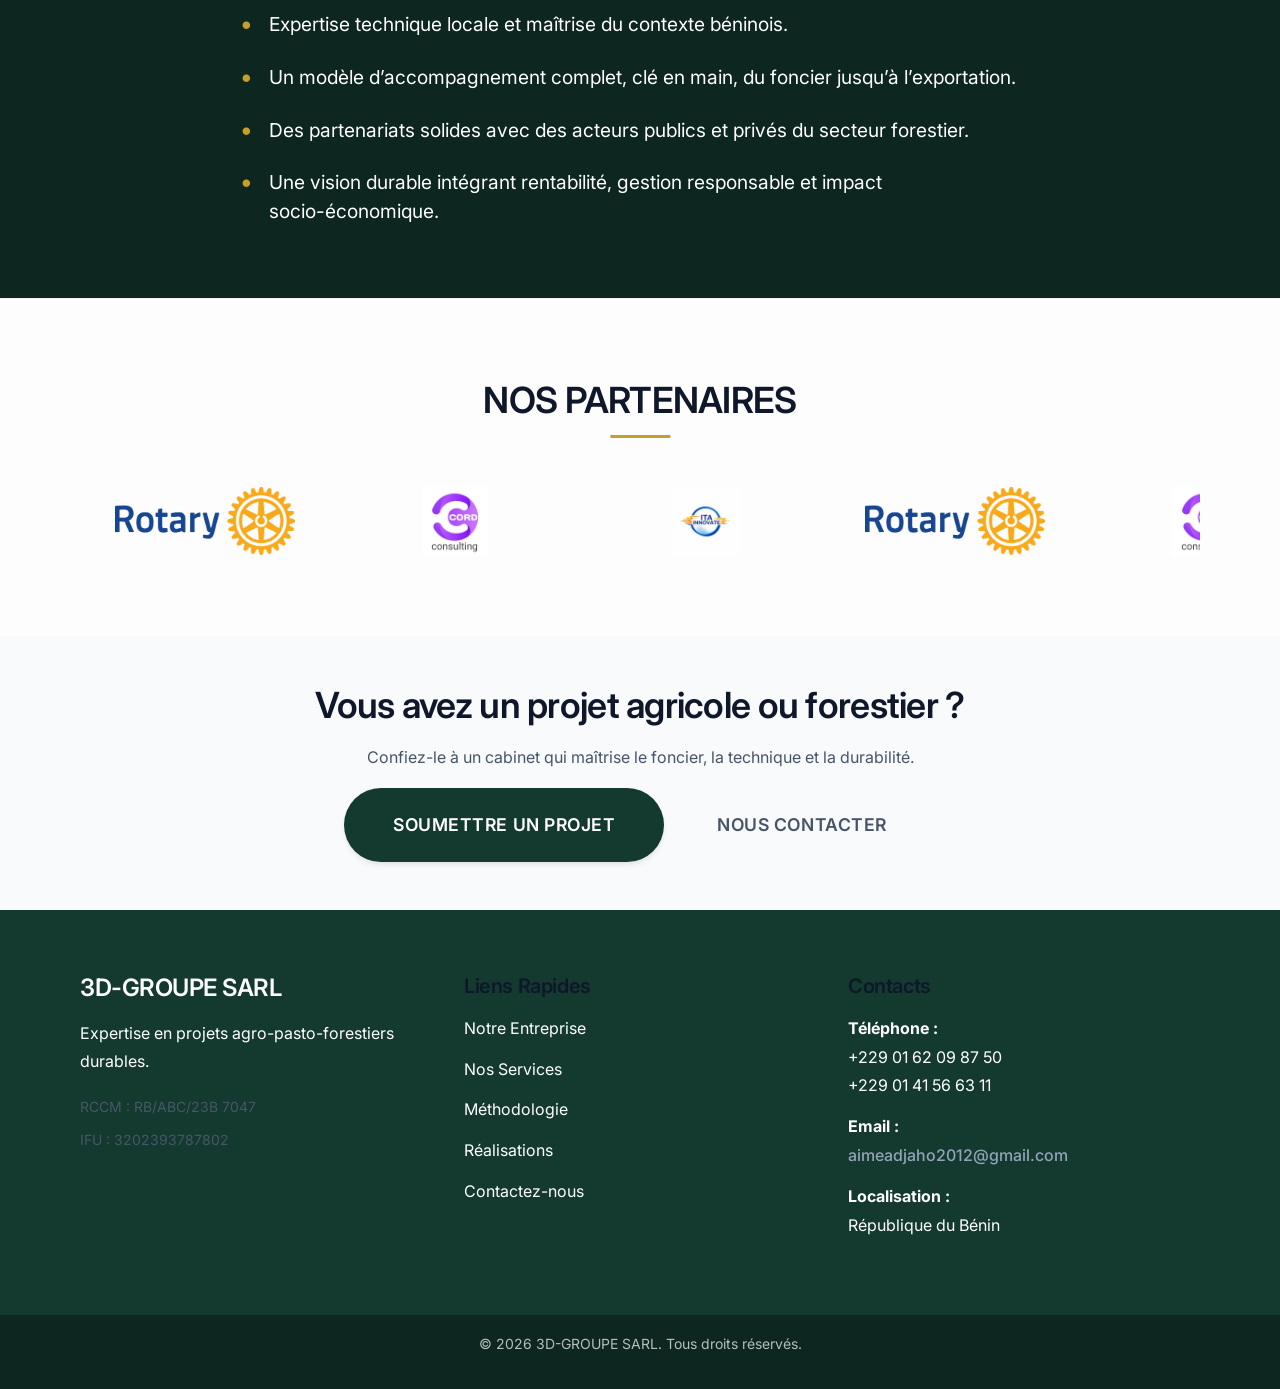
==== commit 79bab5eb: "fix(admin): force auto-sync of all 34 real projects, purge legacy v1 cache, add sync button and cach" ====
--- a/index.html
+++ b/index.html
@@ -359,7 +359,7 @@
 
     <!-- JS -->
     <a href="https://wa.me/2290162098750?text=Bonjour%203D-GROUPE%20SARL%2C%20je%20souhaite%20des%20informations%20sur%20un%20projet." class="whatsapp-float" target="_blank" rel="noopener" aria-label="Discuter sur WhatsApp" title="Discuter sur WhatsApp"><svg viewBox="0 0 32 32" width="30" height="30" aria-hidden="true" fill="currentColor"><path d="M16.04 3C8.86 3 3.02 8.83 3.02 16c0 2.3.6 4.54 1.75 6.52L3 29l6.65-1.74A13 13 0 0 0 16.04 29C23.2 29 29 23.17 29 16S23.2 3 16.04 3Zm0 23.8c-1.98 0-3.92-.53-5.61-1.53l-.4-.24-3.95 1.03 1.05-3.84-.26-.4A10.76 10.76 0 0 1 5.24 16c0-5.95 4.85-10.8 10.8-10.8 5.94 0 10.77 4.85 10.77 10.8 0 5.96-4.83 10.8-10.77 10.8Zm5.92-8.08c-.32-.16-1.92-.95-2.22-1.06-.3-.11-.51-.16-.73.16-.21.32-.84 1.06-1.03 1.27-.19.22-.38.24-.7.08-.32-.16-1.37-.5-2.6-1.6-.96-.86-1.61-1.92-1.8-2.24-.19-.32-.02-.5.14-.66.15-.14.32-.38.48-.57.16-.19.21-.32.32-.54.11-.21.05-.4-.03-.56-.08-.16-.73-1.76-1-2.4-.26-.63-.53-.55-.73-.56h-.62c-.21 0-.56.08-.86.4-.3.32-1.13 1.1-1.13 2.7 0 1.58 1.16 3.12 1.32 3.33.16.22 2.28 3.48 5.52 4.88.77.33 1.37.53 1.84.68.77.25 1.48.21 2.03.13.62-.09 1.92-.78 2.19-1.54.27-.76.27-1.4.19-1.54-.08-.13-.29-.21-.61-.37Z"/></svg></a>
-    <script src="assets/js/main.js?v=3.1" defer></script>
+    <script src="assets/js/main.js?v=3.5" defer></script>
 </body>
 
 </html>
--- a/assets/css/style.css
+++ b/assets/css/style.css
@@ -1818,3 +1818,14 @@
     max-width: 680px;
     margin: 0 auto 2rem auto;
 }
+
+/* Smooth Anchor scroll margin for Services sections */
+#section-domaines,
+#section-methodologie {
+    scroll-margin-top: 120px;
+    transition: opacity 0.3s ease;
+}
+
+.tab-content {
+    display: block;
+}
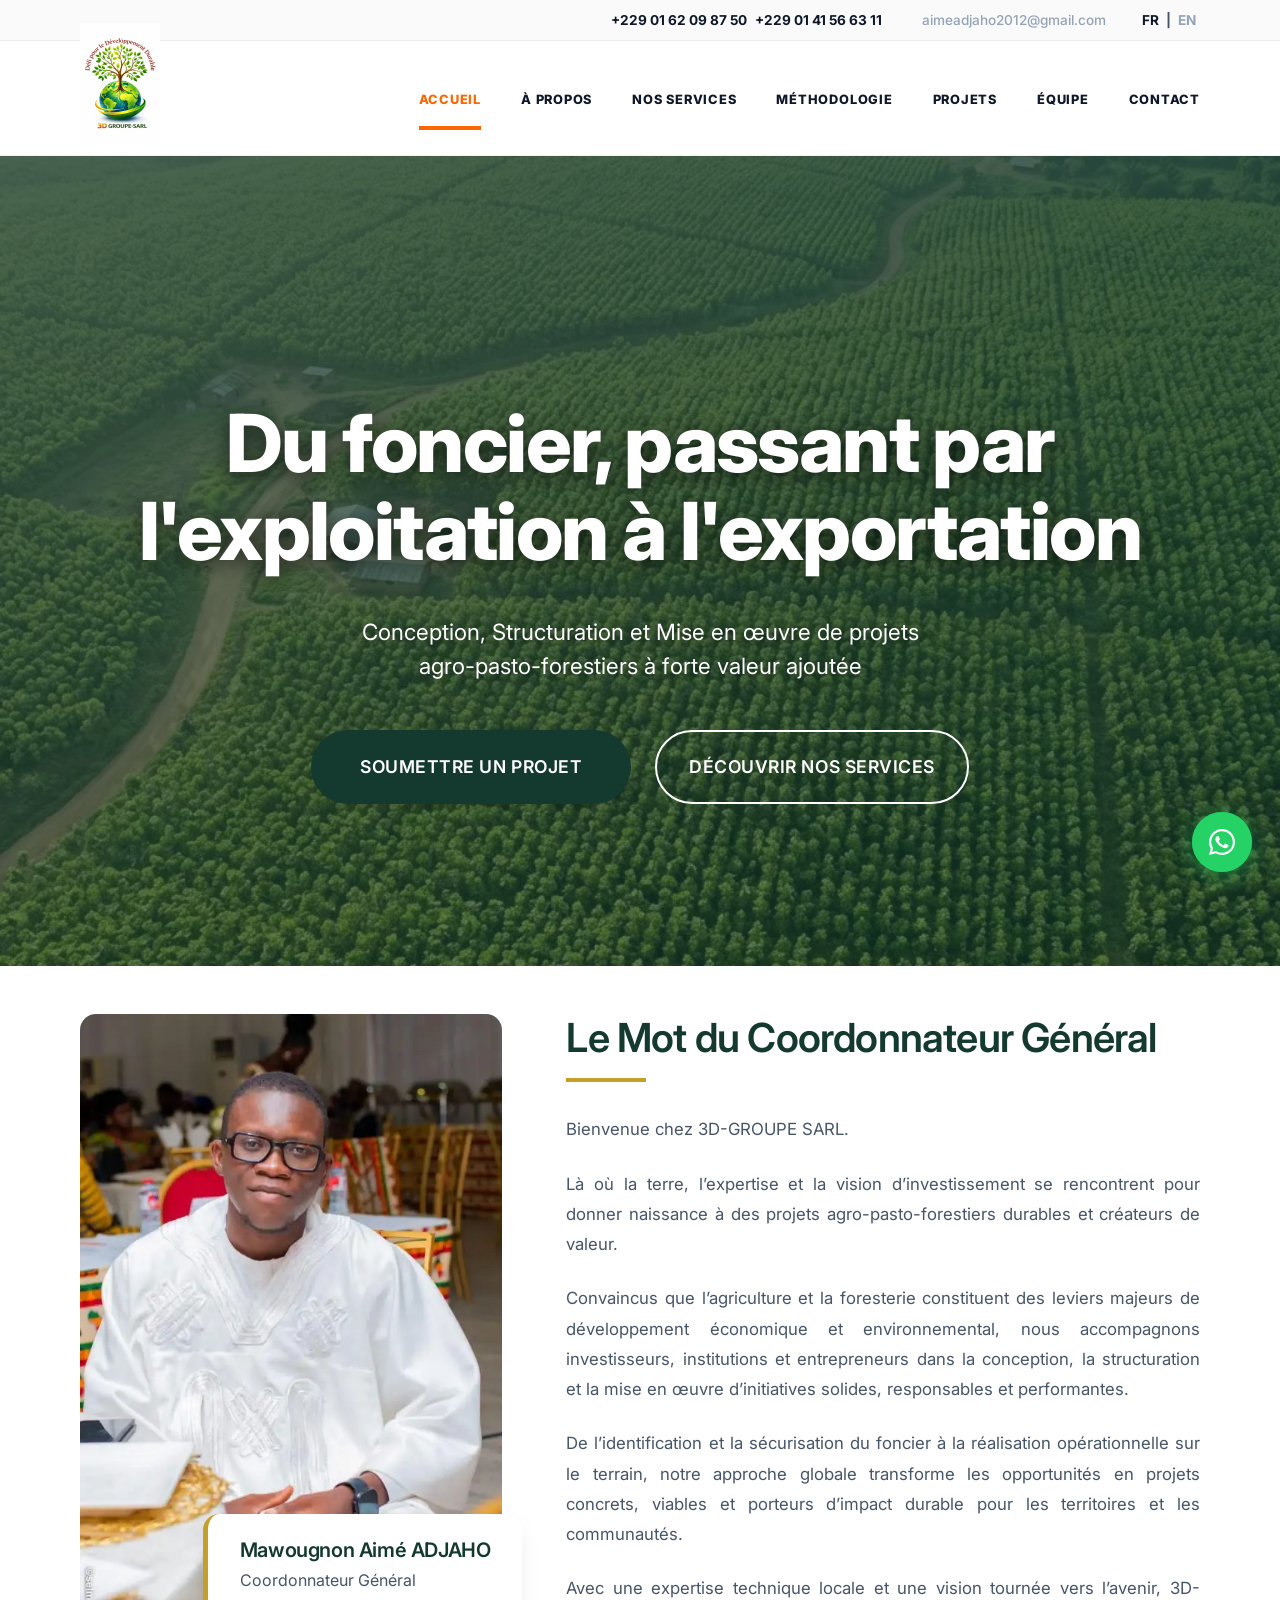
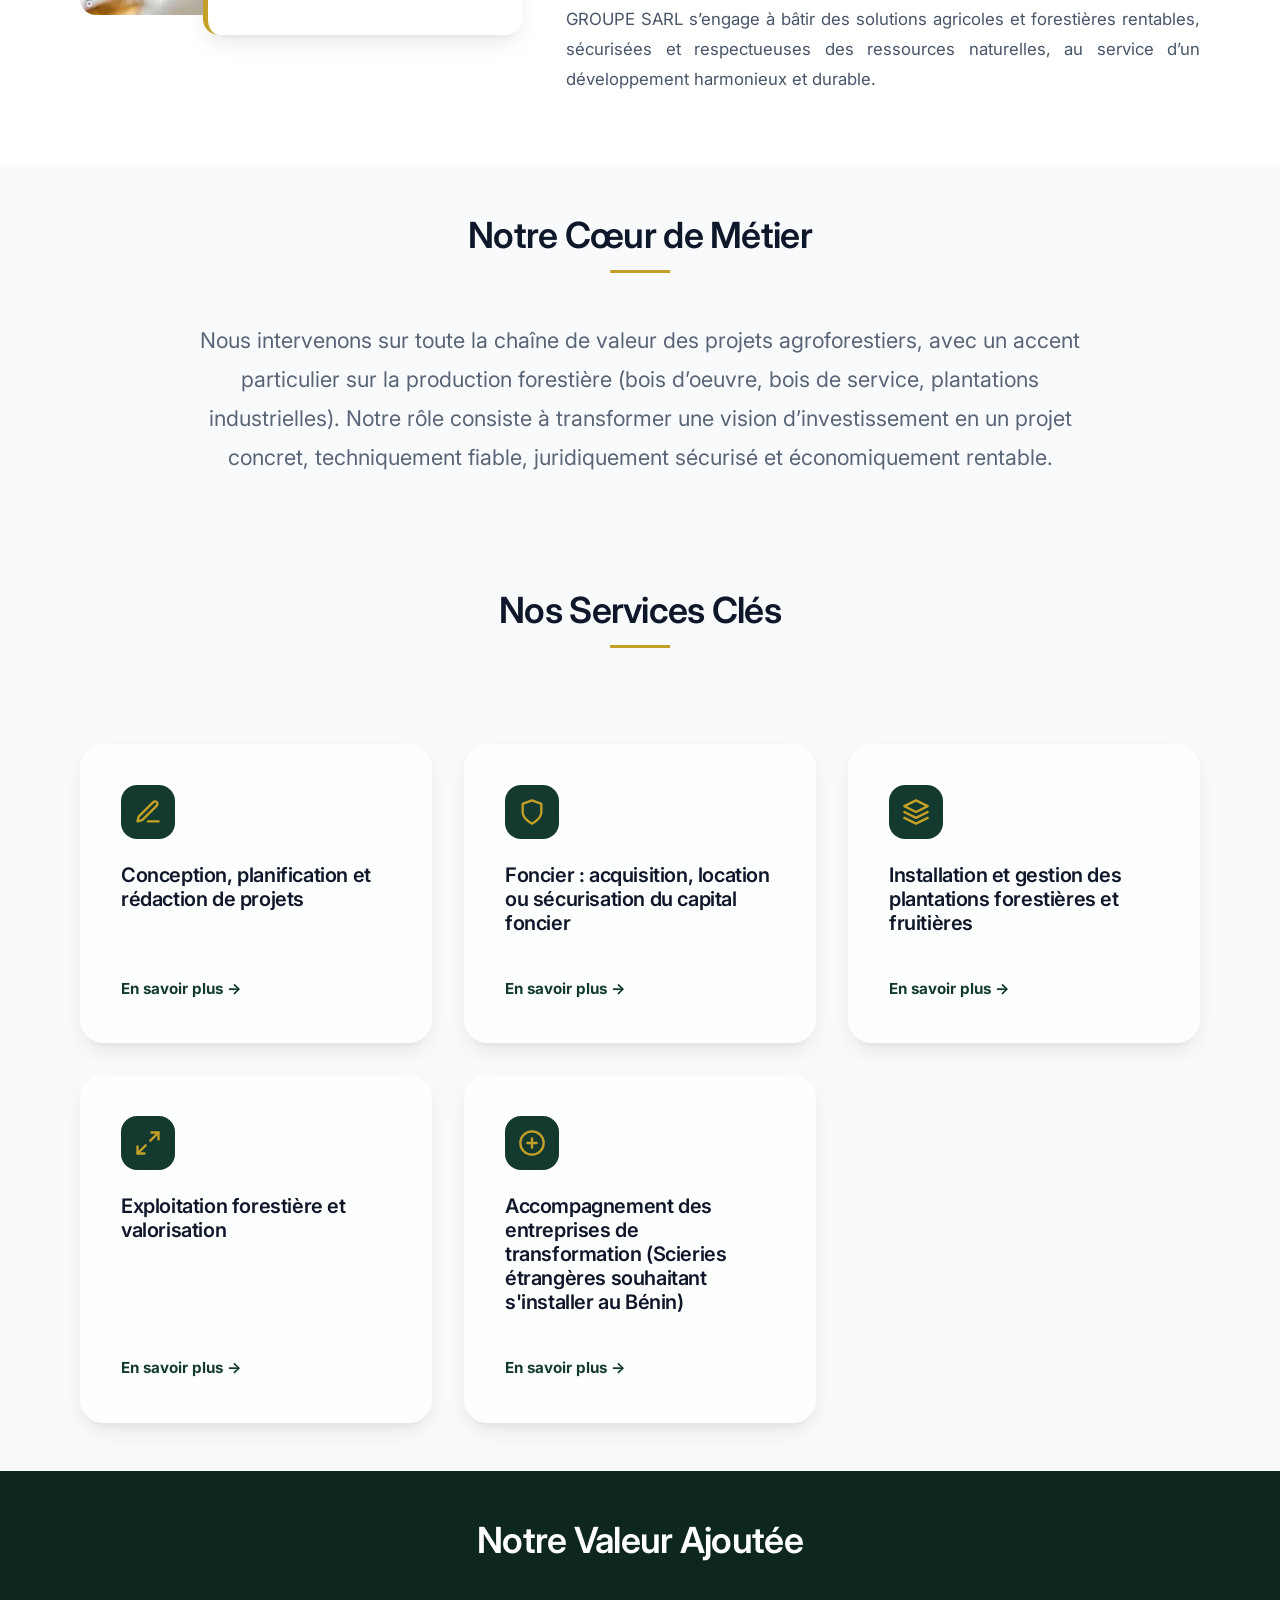
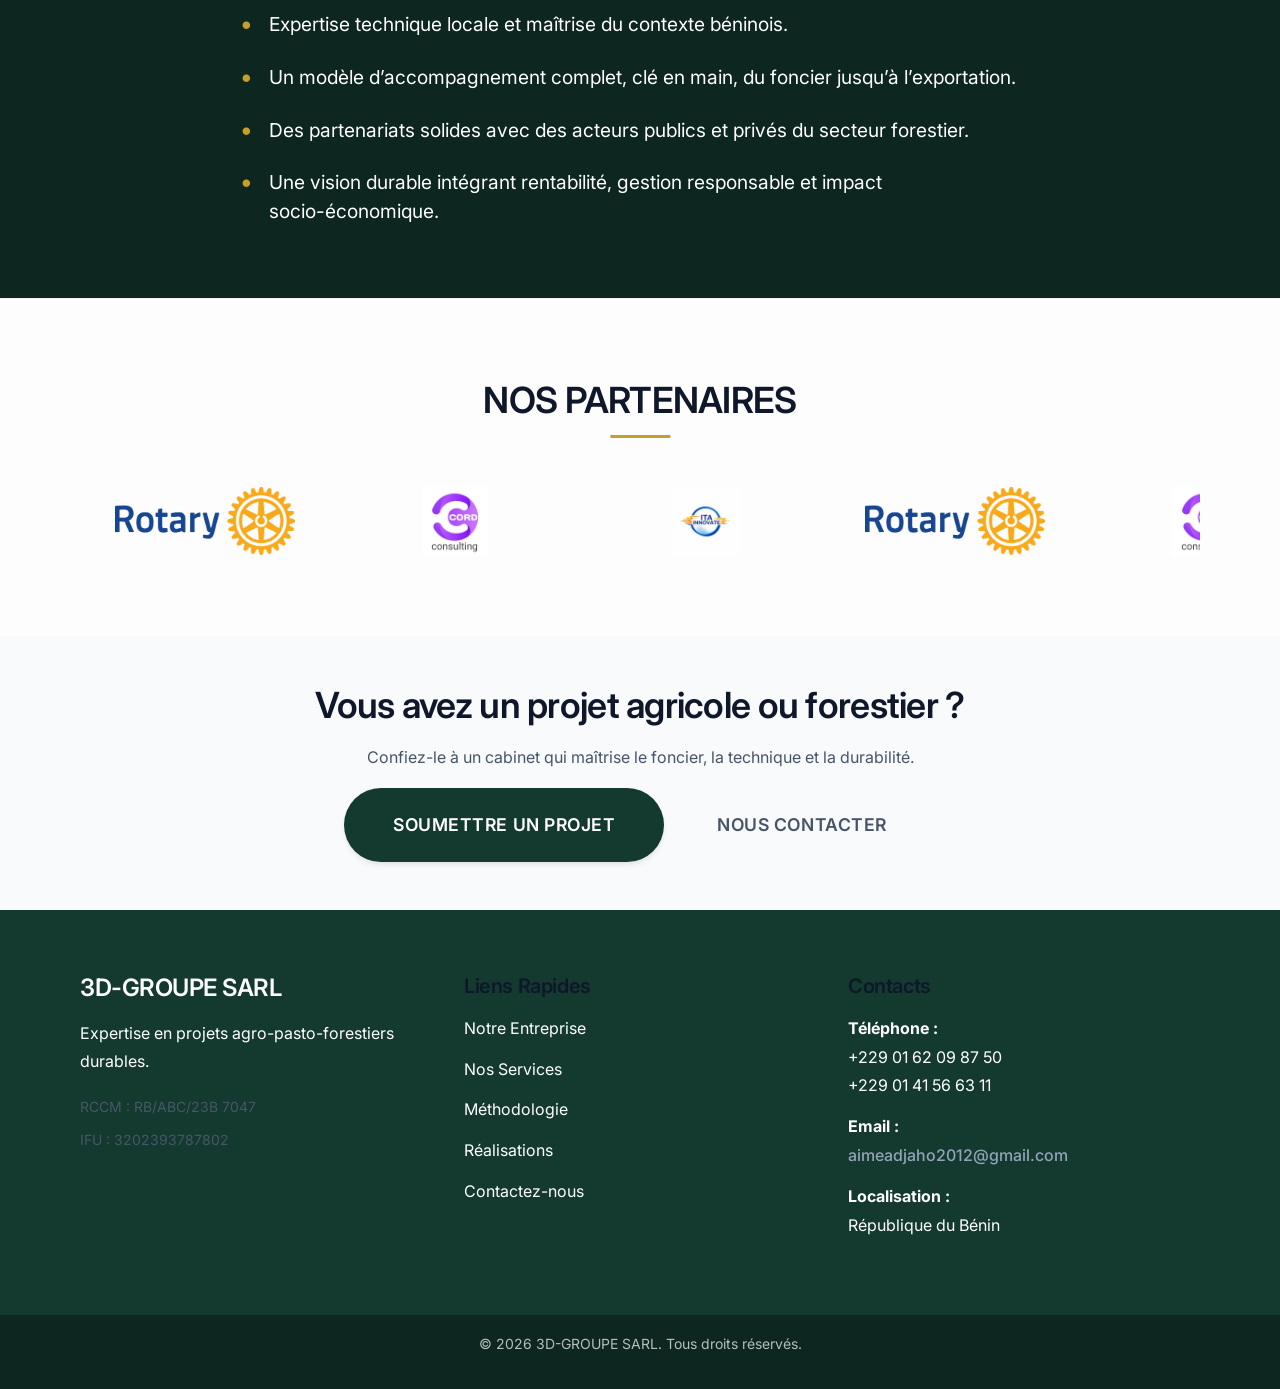
==== commit f0eef7c5: "feat(cms): full site editing for all pages, team, services, site info and local computer image uploa" ====
--- a/index.html
+++ b/index.html
@@ -359,6 +359,7 @@
 
     <!-- JS -->
     <a href="https://wa.me/2290162098750?text=Bonjour%203D-GROUPE%20SARL%2C%20je%20souhaite%20des%20informations%20sur%20un%20projet." class="whatsapp-float" target="_blank" rel="noopener" aria-label="Discuter sur WhatsApp" title="Discuter sur WhatsApp"><svg viewBox="0 0 32 32" width="30" height="30" aria-hidden="true" fill="currentColor"><path d="M16.04 3C8.86 3 3.02 8.83 3.02 16c0 2.3.6 4.54 1.75 6.52L3 29l6.65-1.74A13 13 0 0 0 16.04 29C23.2 29 29 23.17 29 16S23.2 3 16.04 3Zm0 23.8c-1.98 0-3.92-.53-5.61-1.53l-.4-.24-3.95 1.03 1.05-3.84-.26-.4A10.76 10.76 0 0 1 5.24 16c0-5.95 4.85-10.8 10.8-10.8 5.94 0 10.77 4.85 10.77 10.8 0 5.96-4.83 10.8-10.77 10.8Zm5.92-8.08c-.32-.16-1.92-.95-2.22-1.06-.3-.11-.51-.16-.73.16-.21.32-.84 1.06-1.03 1.27-.19.22-.38.24-.7.08-.32-.16-1.37-.5-2.6-1.6-.96-.86-1.61-1.92-1.8-2.24-.19-.32-.02-.5.14-.66.15-.14.32-.38.48-.57.16-.19.21-.32.32-.54.11-.21.05-.4-.03-.56-.08-.16-.73-1.76-1-2.4-.26-.63-.53-.55-.73-.56h-.62c-.21 0-.56.08-.86.4-.3.32-1.13 1.1-1.13 2.7 0 1.58 1.16 3.12 1.32 3.33.16.22 2.28 3.48 5.52 4.88.77.33 1.37.53 1.84.68.77.25 1.48.21 2.03.13.62-.09 1.92-.78 2.19-1.54.27-.76.27-1.4.19-1.54-.08-.13-.29-.21-.61-.37Z"/></svg></a>
+    <script src="assets/js/store.js?v=3.5" defer></script>
     <script src="assets/js/main.js?v=3.5" defer></script>
 </body>
 
